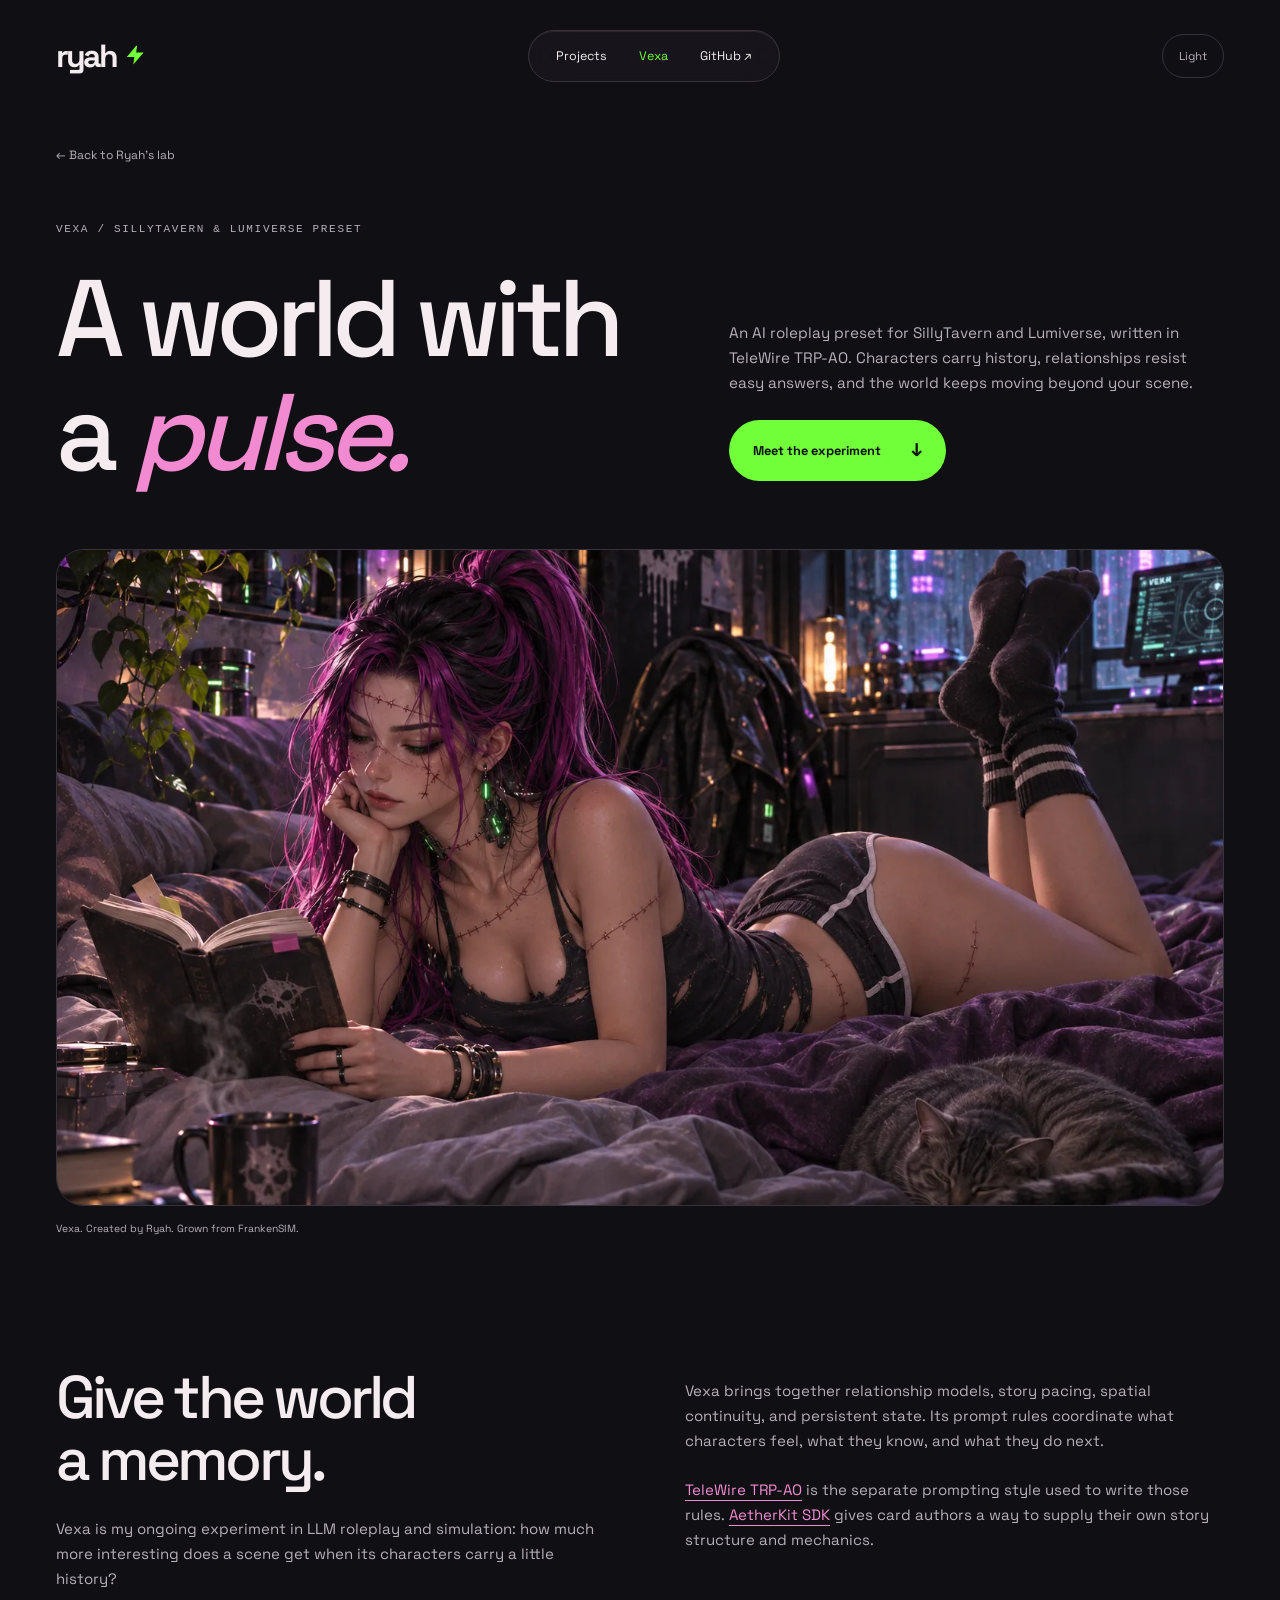
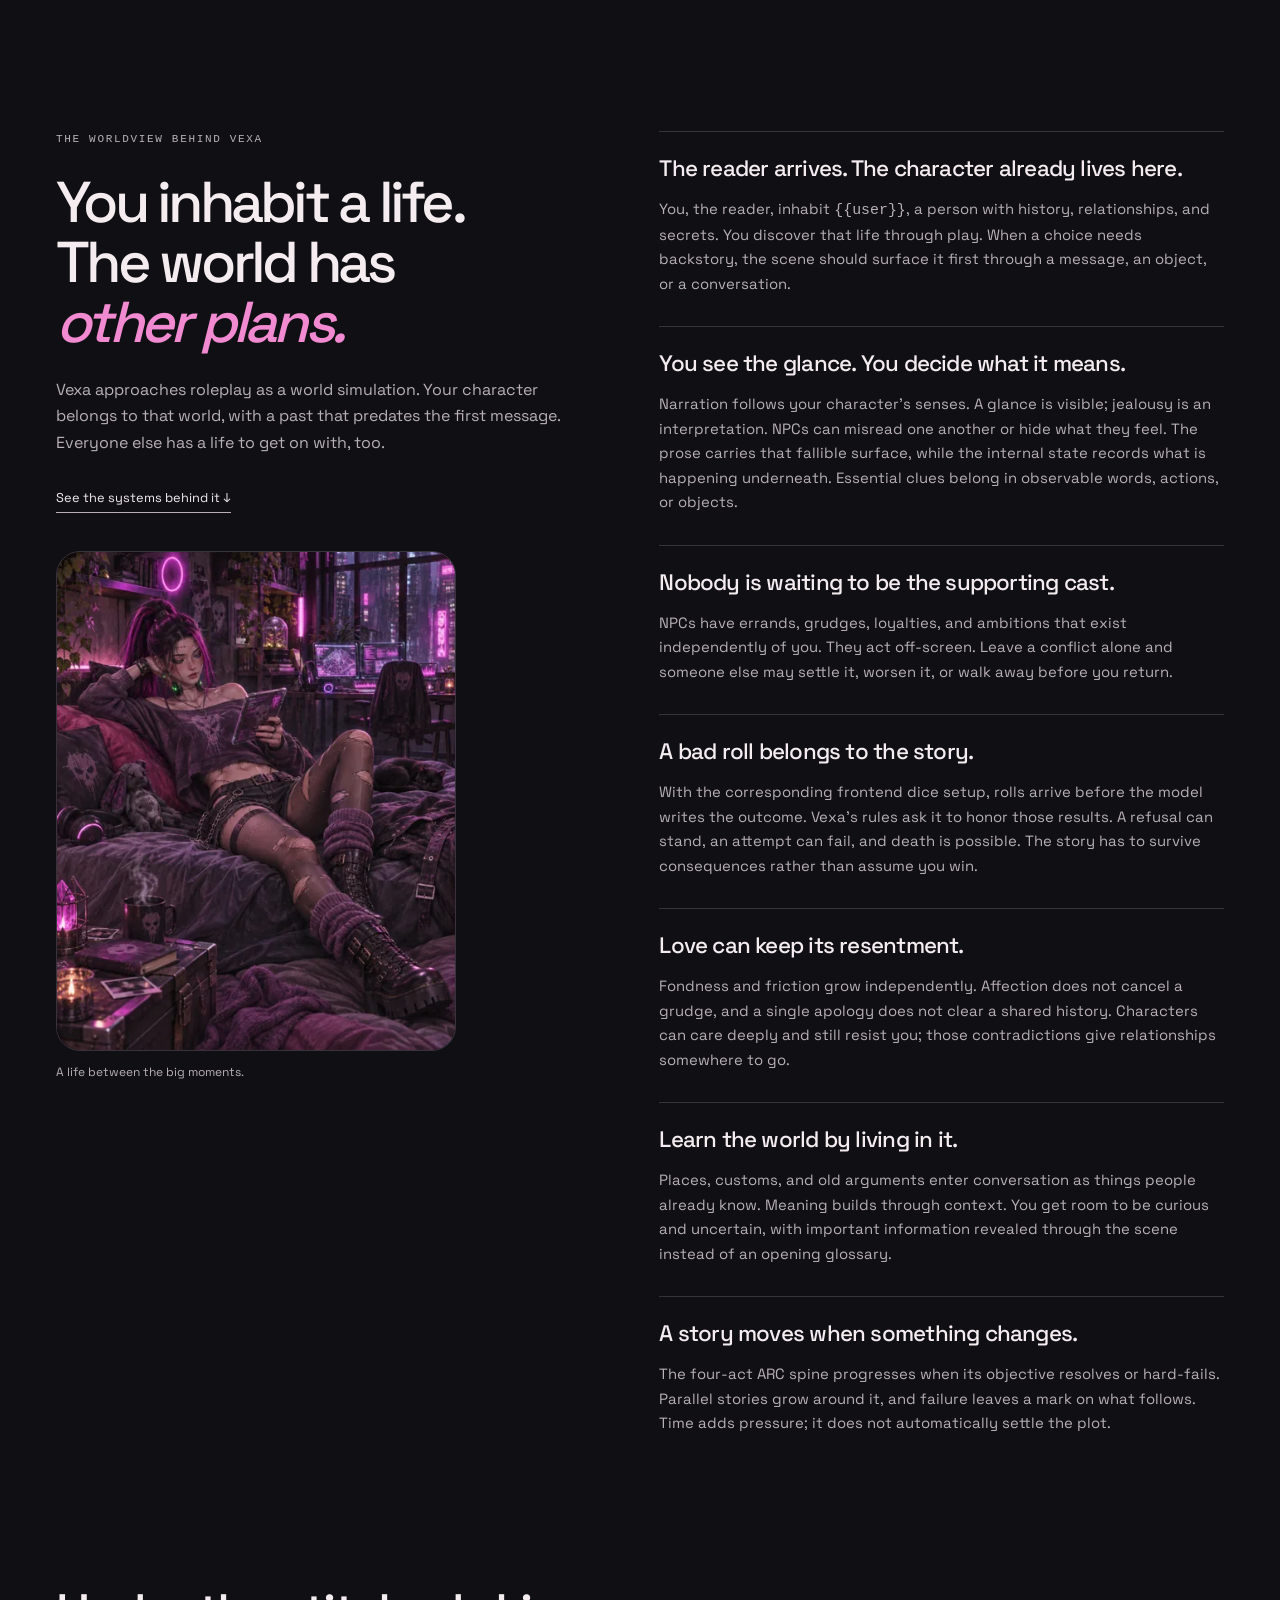
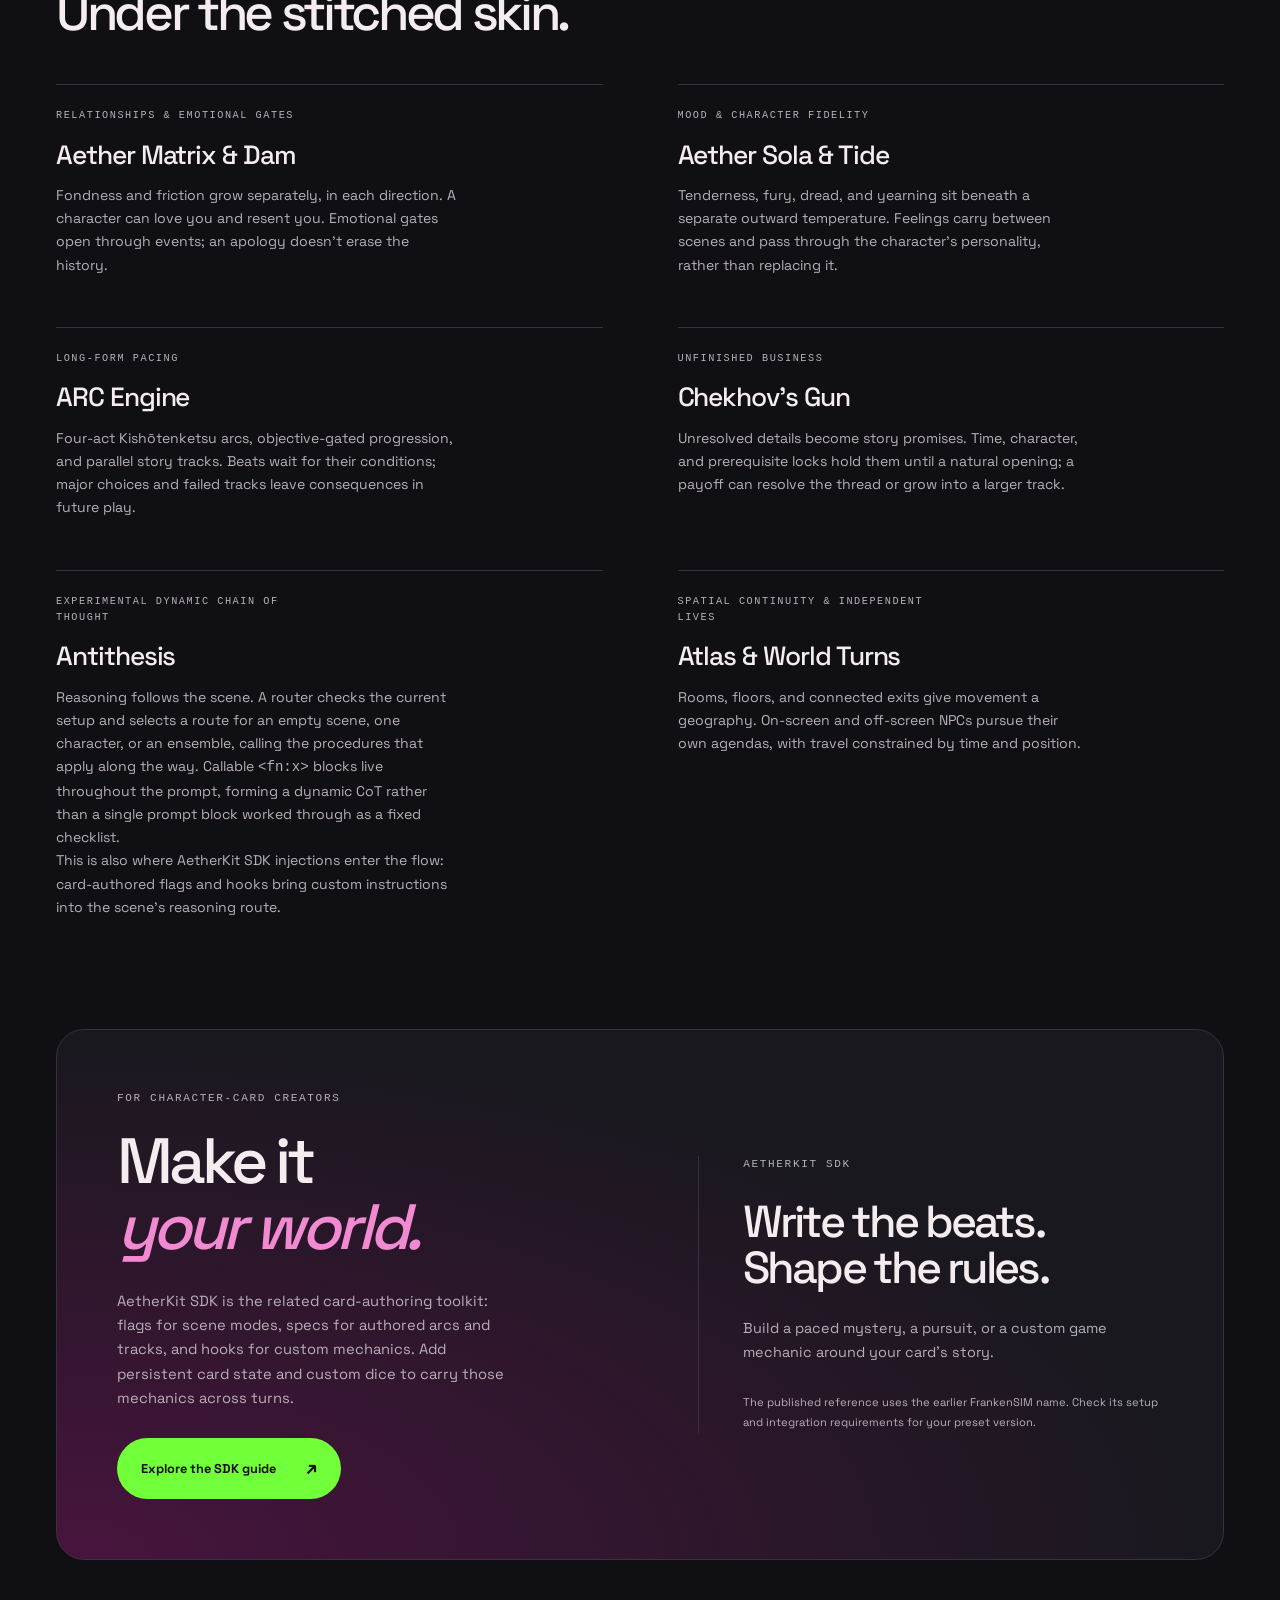
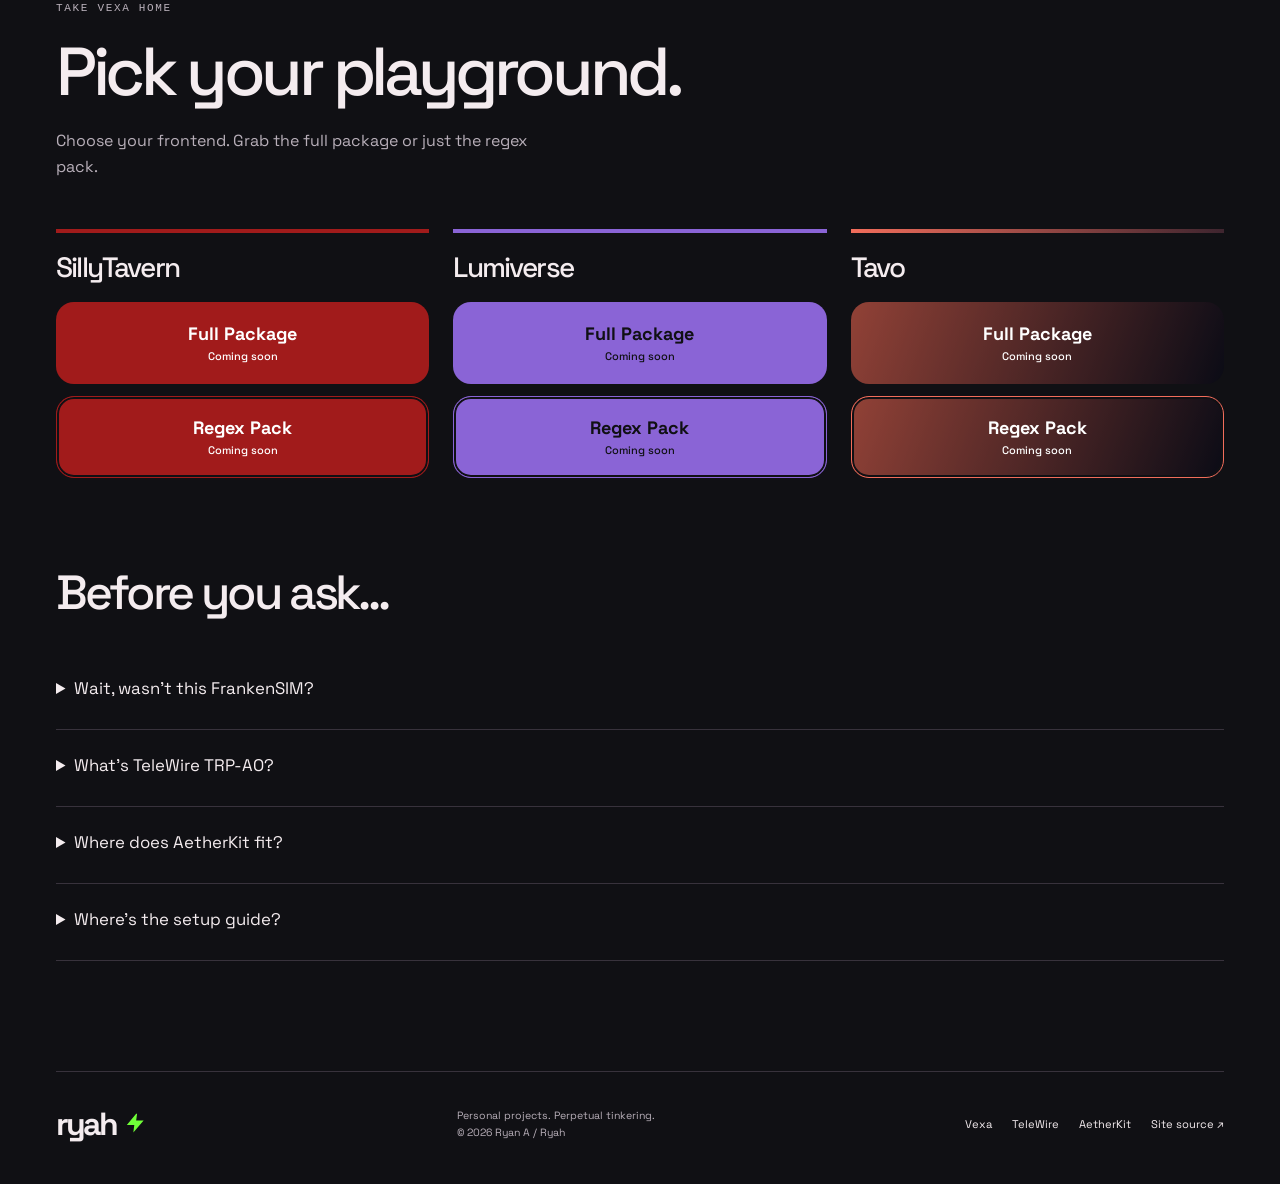
==== vexa/index.html @ 490bdb71 "Add frontend downloads to Vexa page in place of workbench notice Assisted-by: Cindy (https://cindy.a" ====
<!doctype html>
<html lang="en">
  <head>
    <meta charset="utf-8" />
    <meta name="viewport" content="width=device-width, initial-scale=1" />
    <title>Vexa | A Roleplay &amp; Simulation Preset by Ryah</title>
    <meta
      name="description"
      content="Vexa is a SillyTavern/Lumiverse AI roleplay preset written in TeleWire TRP-AO, featuring Aether relationships, ARC pacing, Antithesis, and Chekhov’s Gun."
    />
    <meta property="og:title" content="Vexa by Ryah" />
    <meta property="og:type" content="website" />
    <meta
      property="og:description"
      content="Characters with their own knowledge, relationships, and lives beyond the scene."
    />
    <meta
      property="og:image"
      content="https://ryah.github.io/assets/vexa-banner.webp"
    />
    <link rel="canonical" href="https://ryah.github.io/vexa/" />
    <link rel="icon" href="../assets/favicon.svg" type="image/svg+xml" />
    <link rel="stylesheet" href="../assets/site.css?v=downloads1" />
    <script src="../assets/theme.js?v=reanimated2"></script>
    <link
      rel="preload"
      href="../assets/fonts/space-grotesk.ttf"
      as="font"
      type="font/ttf"
      crossorigin
    />
  </head>
  <body class="vexa-page">
    <a class="skip" href="#main">Skip to content</a>
    <header class="site-header wrap">
      <a class="brand" href="../" aria-label="Ryah home"
        >ryah<span aria-hidden="true"
          ><svg
            class="icon-bolt"
            viewBox="0 0 24 24"
            aria-hidden="true"
            focusable="false"
          >
            <path d="M13 2 3 14h8l-1 8 11-13h-8l1-7Z" /></svg></span
      ></a>
      <nav class="nav" aria-label="Main navigation">
        <a href="../#work">Projects</a
        ><a href="../vexa/" aria-current="page">Vexa</a
        ><a href="https://github.com/Ryah"
          >GitHub <span aria-hidden="true">&#8599;</span></a
        >
      </nav>
      <button class="theme-toggle" data-theme-toggle type="button" hidden>
        Light
      </button>
    </header>
    <main id="main">
      <section class="vexa-hero wrap" aria-labelledby="vexa-title">
        <a class="back" href="../">← Back to Ryah’s lab</a>
        <p class="eyebrow">Vexa / SillyTavern &amp; Lumiverse preset</p>
        <div class="vexa-heading">
          <h1 id="vexa-title">A world with<br />a <em>pulse.</em></h1>
          <div class="vexa-hero-copy">
            <p>
              An AI roleplay preset for SillyTavern and Lumiverse, written in
              TeleWire TRP-AO. Characters carry history, relationships resist
              easy answers, and the world keeps moving beyond your scene.
            </p>
            <a class="button" href="#overview"
              >Meet the experiment <span aria-hidden="true">↓</span></a
            >
          </div>
        </div>
        <figure class="vexa-cover">
          <img
            src="../assets/vexa-reading.webp"
            srcset="
              ../assets/vexa-reading-480.webp  480w,
              ../assets/vexa-reading.webp     1536w
            "
            sizes="(max-width: 1200px) 90vw, 1200px"
            width="1536"
            height="1024"
            alt="Vexa reading a book beside a sleeping cat, surrounded by plants and neon-lit windows"
            fetchpriority="high"
          />
          <figcaption>Vexa. Created by Ryah. Grown from FrankenSIM.</figcaption>
        </figure>
      </section>
      <section
        class="vexa-overview wrap"
        id="overview"
        aria-labelledby="overview-heading"
      >
        <div>
          <h2 id="overview-heading">Give the world<br />a memory.</h2>
          <p class="overview-lede">
            Vexa is my ongoing experiment in LLM roleplay and simulation: how
            much more interesting does a scene get when its characters carry a
            little history?
          </p>
        </div>
        <div class="overview-copy">
          <p>
            Vexa brings together relationship models, story pacing, spatial
            continuity, and persistent state. Its prompt rules coordinate what
            characters feel, what they know, and what they do next.
          </p>
          <p>
            <a href="../#telewire">TeleWire TRP-AO</a> is the separate prompting
            style used to write those rules.
            <a href="../aetherkit/">AetherKit SDK</a>
            gives card authors a way to supply their own story structure and
            mechanics.
          </p>
        </div>
      </section>
      <section
        class="philosophy-section wrap"
        id="philosophy"
        aria-labelledby="philosophy-heading"
      >
        <div class="philosophy-intro">
          <p class="eyebrow">The worldview behind Vexa</p>
          <h2 id="philosophy-heading">
            You inhabit a life.<br />The world has<br /><em>other plans.</em>
          </h2>
          <p>
            Vexa approaches roleplay as a world simulation. Your character
            belongs to that world, with a past that predates the first message.
            Everyone else has a life to get on with, too.
          </p>
          <a class="text-link" href="#systems-heading"
            >See the systems behind it ↓</a
          >
          <figure class="vexa-life">
            <img
              src="../assets/vexa-off-duty.webp"
              srcset="
                ../assets/vexa-off-duty-480.webp 480w,
                ../assets/vexa-off-duty.webp     800w
              "
              sizes="(max-width: 760px) 90vw, 400px"
              width="800"
              height="1000"
              alt="Vexa unwinding with a tablet in her room, with a cat asleep beside her"
              loading="lazy"
              decoding="async"
            />
            <figcaption>A life between the big moments.</figcaption>
          </figure>
        </div>
        <div class="philosophy-principles">
          <article>
            <h3>The reader arrives. The character already lives here.</h3>
            <p>
              You, the reader, inhabit <code>{{user}}</code>, a person with
              history, relationships, and secrets. You discover that life
              through play. When a choice needs backstory, the scene should
              surface it first through a message, an object, or a conversation.
            </p>
          </article>
          <article>
            <h3>You see the glance. You decide what it means.</h3>
            <p>
              Narration follows your character’s senses. A glance is visible;
              jealousy is an interpretation. NPCs can misread one another or
              hide what they feel. The prose carries that fallible surface,
              while the internal state records what is happening underneath.
              Essential clues belong in observable words, actions, or objects.
            </p>
          </article>
          <article>
            <h3>Nobody is waiting to be the supporting cast.</h3>
            <p>
              NPCs have errands, grudges, loyalties, and ambitions that exist
              independently of you. They act off-screen. Leave a conflict alone
              and someone else may settle it, worsen it, or walk away before you
              return.
            </p>
          </article>
          <article>
            <h3>A bad roll belongs to the story.</h3>
            <p>
              With the corresponding frontend dice setup, rolls arrive before
              the model writes the outcome. Vexa’s rules ask it to honor those
              results. A refusal can stand, an attempt can fail, and death is
              possible. The story has to survive consequences rather than assume
              you win.
            </p>
          </article>
          <article>
            <h3>Love can keep its resentment.</h3>
            <p>
              Fondness and friction grow independently. Affection does not
              cancel a grudge, and a single apology does not clear a shared
              history. Characters can care deeply and still resist you; those
              contradictions give relationships somewhere to go.
            </p>
          </article>
          <article>
            <h3>Learn the world by living in it.</h3>
            <p>
              Places, customs, and old arguments enter conversation as things
              people already know. Meaning builds through context. You get room
              to be curious and uncertain, with important information revealed
              through the scene instead of an opening glossary.
            </p>
          </article>
          <article>
            <h3>A story moves when something changes.</h3>
            <p>
              The four-act ARC spine progresses when its objective resolves or
              hard-fails. Parallel stories grow around it, and failure leaves a
              mark on what follows. Time adds pressure; it does not
              automatically settle the plot.
            </p>
          </article>
        </div>
      </section>
      <section
        data-reveal
        class="systems-section wrap"
        aria-labelledby="systems-heading"
      >
        <h2 class="section-title" id="systems-heading">
          Under the stitched skin.
        </h2>
        <div class="systems-grid">
          <article class="system-card">
            <p class="eyebrow">Relationships &amp; emotional gates</p>
            <h3>Aether Matrix &amp; Dam</h3>
            <p>
              Fondness and friction grow separately, in each direction. A
              character can love you and resent you. Emotional gates open
              through events; an apology doesn’t erase the history.
            </p>
          </article>
          <article class="system-card">
            <p class="eyebrow">Mood &amp; character fidelity</p>
            <h3>Aether Sola &amp; Tide</h3>
            <p>
              Tenderness, fury, dread, and yearning sit beneath a separate
              outward temperature. Feelings carry between scenes and pass
              through the character’s personality, rather than replacing it.
            </p>
          </article>
          <article class="system-card">
            <p class="eyebrow">Long-form pacing</p>
            <h3>ARC Engine</h3>
            <p>
              Four-act Kishōtenketsu arcs, objective-gated progression, and
              parallel story tracks. Beats wait for their conditions; major
              choices and failed tracks leave consequences in future play.
            </p>
          </article>
          <article class="system-card">
            <p class="eyebrow">Unfinished business</p>
            <h3>Chekhov’s Gun</h3>
            <p>
              Unresolved details become story promises. Time, character, and
              prerequisite locks hold them until a natural opening; a payoff can
              resolve the thread or grow into a larger track.
            </p>
          </article>
          <article class="system-card">
            <p class="eyebrow">Experimental dynamic chain of thought</p>
            <h3>Antithesis</h3>
            <p>
              Reasoning follows the scene. A router checks the current setup and
              selects a route for an empty scene, one character, or an ensemble,
              calling the procedures that apply along the way. Callable
              <code>&lt;fn:x&gt;</code> blocks live throughout the prompt,
              forming a dynamic CoT rather than a single prompt block worked
              through as a fixed checklist.
            </p>
            <p>
              This is also where <a href="../aetherkit/">AetherKit SDK</a>
              injections enter the flow: card-authored flags and hooks bring
              custom instructions into the scene’s reasoning route.
            </p>
          </article>
          <article class="system-card">
            <p class="eyebrow">Spatial continuity &amp; independent lives</p>
            <h3>Atlas &amp; World Turns</h3>
            <p>
              Rooms, floors, and connected exits give movement a geography.
              On-screen and off-screen NPCs pursue their own agendas, with
              travel constrained by time and position.
            </p>
          </article>
        </div>
      </section>
      <section
        class="sdk-section sdk-on-vexa wrap"
        id="aetherkit"
        aria-labelledby="aetherkit-heading"
        data-reveal
      >
        <div class="sdk-panel">
          <div class="sdk-copy">
            <p class="eyebrow">For character-card creators</p>
            <h2 id="aetherkit-heading">Make it<br /><em>your world.</em></h2>
            <p>
              AetherKit SDK is the related card-authoring toolkit: flags for
              scene modes, specs for authored arcs and tracks, and hooks for
              custom mechanics. Add persistent card state and custom dice to
              carry those mechanics across turns.
            </p>
            <a class="button" href="../aetherkit/"
              >Explore the SDK guide <span aria-hidden="true">&#8599;</span></a
            >
          </div>
          <div class="sdk-tiers">
            <p class="eyebrow">AetherKit SDK</p>
            <h3>Write the beats.<br />Shape the rules.</h3>
            <p class="sdk-description">
              Build a paced mystery, a pursuit, or a custom game mechanic around
              your card’s story.
            </p>
            <p class="sdk-doc-note">
              The published reference uses the earlier FrankenSIM name. Check
              its setup and integration requirements for your preset version.
            </p>
          </div>
        </div>
      </section>
      <!-- VEXA DOWNLOAD LINKS: edit the six href="" values below.
           Paste a direct file URL between the quotes. Leave empty for Coming soon.
           Example: href="https://example.com/Vexa-Full-Package.zip"
           No other edits or build step needed. -->
      <section class="downloads-section wrap" id="get-vexa" aria-labelledby="get-heading">
        <div class="section-heading">
          <p class="eyebrow">Take Vexa home</p>
          <h2 id="get-heading">Pick your playground.</h2>
          <p class="downloads-intro">Choose your frontend. Grab the full package or just the regex pack.</p>
        </div>
        <div class="download-grid">
          <article class="download-platform download-platform--st" aria-labelledby="download-st">
            <h3 id="download-st">SillyTavern</h3>
            <!-- SILLYTAVERN: Full Package, then Regex Pack -->
            <a class="download-button" data-download href="" aria-label="SillyTavern Full Package"><span>Full Package</span><small>Coming soon</small></a>
            <a class="download-button download-button--regex" data-download href="" aria-label="SillyTavern Regex Pack"><span>Regex Pack</span><small>Coming soon</small></a>
          </article>
          <article class="download-platform download-platform--lumi" aria-labelledby="download-lumi">
            <h3 id="download-lumi">Lumiverse</h3>
            <!-- LUMIVERSE: Full Package, then Regex Pack -->
            <a class="download-button" data-download href="" aria-label="Lumiverse Full Package"><span>Full Package</span><small>Coming soon</small></a>
            <a class="download-button download-button--regex" data-download href="" aria-label="Lumiverse Regex Pack"><span>Regex Pack</span><small>Coming soon</small></a>
          </article>
          <article class="download-platform download-platform--tavo" aria-labelledby="download-tavo">
            <h3 id="download-tavo">Tavo</h3>
            <!-- TAVO: Full Package, then Regex Pack -->
            <a class="download-button" data-download href="" aria-label="Tavo Full Package"><span>Full Package</span><small>Coming soon</small></a>
            <a class="download-button download-button--regex" data-download href="" aria-label="Tavo Regex Pack"><span>Regex Pack</span><small>Coming soon</small></a>
          </article>
        </div>
      </section>
      <script>
        // A filled href makes its button live; empty links never reload the page.
        document.querySelectorAll("[data-download]").forEach((link) => {
          const available = Boolean(link.getAttribute("href").trim());
          if (available) {
            link.querySelector("small").textContent = "Download ↓";
          } else {
            link.removeAttribute("href");
            link.setAttribute("role", "link");
            link.setAttribute("aria-disabled", "true");
          }
        });
      </script>
      <section
        data-reveal
        class="faq-section wrap"
        aria-labelledby="details-heading"
      >
        <h2 class="section-title" id="details-heading">Before you ask...</h2>
        <div class="faq">
          <details>
            <summary>Wait, wasn’t this FrankenSIM?</summary>
            <p>
              Yep. Vexa continues my work on FrankenSIM’s stateful roleplay and
              world simulation. You’ll still see earlier names and snapshots in
              the public repository and some of the documentation.
            </p>
          </details>
          <details>
            <summary>What’s TeleWire TRP-AO?</summary>
            <p>
              A separate prompting-style project: my attention-optimized
              adaptation of Tag Recall Prompting. Vexa is a
              SillyTavern/Lumiverse preset written in that style. TeleWire
              combines compact rule modules, symbolic cues, and a page/function
              workflow.
            </p>
            <p>
              <a href="../research/telewire/TeleWire-TRP-AO-Whitepaper.html"
                >Read the whitepaper</a
              >
              or
              <a href="../research/telewire/trp-base-comparison/report.html"
                >dig into the token comparison</a
              >.
            </p>
          </details>
          <details>
            <summary>Where does AetherKit fit?</summary>
            <p>
              AetherKit is the related SDK for character-card authors. It
              documents ways to supply arc and track specs, declare route flags,
              and add custom hooks, state, and dice. The
              <a href="../aetherkit/">SDK guide</a>
              introduces the authoring model and links to the full integration
              requirements.
            </p>
          </details>
          <details>
            <summary>Where’s the setup guide?</summary>
            <p>
              It’s coming to this page. Until a current release and its
              requirements are documented here, treat the public repository as
              historical project material.
            </p>
          </details>
        </div>
      </section>
    </main>
    <footer class="site-footer wrap">
      <a class="brand" href="../"
        >ryah<span aria-hidden="true"
          ><svg
            class="icon-bolt"
            viewBox="0 0 24 24"
            aria-hidden="true"
            focusable="false"
          >
            <path d="M13 2 3 14h8l-1 8 11-13h-8l1-7Z" /></svg></span
      ></a>
      <p>Personal projects. Perpetual tinkering.<br />© 2026 Ryan A / Ryah</p>
      <div>
        <a href="../vexa/">Vexa</a
        ><a href="../research/telewire/TeleWire-TRP-AO-Whitepaper.html"
          >TeleWire</a
        ><a href="../aetherkit/">AetherKit</a
        ><a href="https://github.com/Ryah/ryah.github.io">Site source ↗</a>
      </div>
    </footer>
  </body>
</html>
---- assets/site.css ----
/* Vexa: cyberpunk gothic with physical, Apple-inspired web surfaces.
   DESIGN_VARIANCE: 9 / MOTION_INTENSITY: 6 / VISUAL_DENSITY: 3.
   Shape system: 28px panels, arch-shaped specimen, pill controls.
   Frosted navigation is a web approximation, not Apple Liquid Glass. */
/* Homepage downloads: keep all three frontends on one line. */
.downloads-section { padding-block: 40px 90px; }
.downloads-intro { max-width: 48ch; margin-top: 20px; color: var(--muted); }
.download-grid { display: grid; grid-template-columns: repeat(3, minmax(0, 1fr)); gap: 24px; }
.download-platform { --platform: #a11b1b; min-width: 0; border-top: 4px solid var(--platform); padding-top: 20px; }
.download-platform--lumi { --platform: #8a64d6; }
.download-platform--tavo { --platform: #f26d5b; border-image: linear-gradient(110deg, #f26d5b, #121324) 1; }
.download-platform h3 { font-size: clamp(14px, 2.4vw, 28px); margin-bottom: 20px; }
.download-button { display: flex; flex-direction: column; justify-content: center; align-items: center; gap: 4px; min-height: 82px; margin-top: 12px; padding: 12px 8px; border-radius: 18px; background: var(--platform); color: #fff; text-align: center; font-size: clamp(12px, 1.8vw, 18px); font-weight: 700; line-height: 1.3; }
.download-platform--lumi .download-button { color: #101014; }
.download-platform--tavo .download-button { background: linear-gradient(#0006, #0006), linear-gradient(110deg, #f26d5b, #121324); }
.download-button--regex { border: 1px solid var(--platform); box-shadow: inset 0 0 0 2px var(--bg); }
.download-button small { font-size: 11px; font-weight: 500; }
.download-button[aria-disabled="true"] { cursor: default; }
.download-button[href]:hover { color: #fff; filter: brightness(1.1); }
.download-platform--lumi .download-button[href]:hover { color: #101014; }
@media (max-width: 600px) {
  .download-grid { gap: 8px; }
  .download-platform { padding-top: 12px; }
  .download-platform h3 { letter-spacing: -.5px; margin-bottom: 14px; }
  .download-button { border-radius: 12px; padding-inline: 3px; }
  .downloads-section { padding-block: 30px 55px; }
}
@font-face {
  font-family: Space Grotesk;
  src: url("fonts/space-grotesk.ttf") format("truetype");
  font-weight: 300 700;
  font-display: swap;
}
:root {
  color-scheme: dark;
  --obsidian: #101014;
  --magenta: #c0188a;
  --toxic: #70ff38;
  --plum: #48143e;
  --gunmetal: #41434a;
  --rose: #e4b4a9;
  --bg: #101014;
  --surface: #19181e;
  --ink: #f4ecef;
  --muted: #b8afb9;
  --line: #38323c;
  --accent: #70ff38;
  --link: #f18ad0;
  --wash: #48143e;
  --glass: rgba(24, 22, 29, 0.88);
  --paper: #252129;
  --shadow: rgba(0, 0, 0, 0.4);
}
:root[data-theme="light"] {
  color-scheme: light;
  --bg: #f3e7ed;
  --surface: #eadbe5;
  --ink: #201821;
  --muted: #655666;
  --line: #c8acbf;
  --accent: #316c1b;
  --link: #a51175;
  --wash: #e8bfd9;
  --glass: rgba(243, 231, 237, 0.92);
  --paper: #e5d0df;
  --shadow: rgba(72, 20, 62, 0.17);
}
* {
  box-sizing: border-box;
}
html {
  scroll-behavior: smooth;
  scroll-padding-top: 115px;
}
body {
  margin: 0;
  background: var(--bg);
  color: var(--ink);
  font-family:
    Space Grotesk,
    system-ui,
    sans-serif;
  line-height: 1.65;
  overflow-wrap: break-word;
}
button,
a {
  -webkit-tap-highlight-color: transparent;
}
button {
  font: inherit;
  cursor: pointer;
}
button[hidden] {
  display: none;
}
a {
  color: inherit;
  text-decoration: none;
  text-underline-offset: 5px;
}
a:hover {
  color: var(--link);
}
a:focus-visible,
button:focus-visible,
summary:focus-visible {
  outline: 3px solid var(--accent);
  outline-offset: 6px;
}
img {
  display: block;
  max-width: 100%;
  width: 100%;
  height: auto;
}
h1,
h2,
h3,
p,
figure {
  margin: 0;
}
h1,
h2,
h3 {
  line-height: 1.04;
  letter-spacing: -0.065em;
  font-weight: 500;
}
h2 {
  font-size: clamp(2.6rem, 5.3vw, 4.6rem);
}
em {
  font-style: italic;
  font-weight: 500;
  color: var(--link);
}
p {
  max-width: 62ch;
}
::selection {
  background: var(--toxic);
  color: var(--obsidian);
}
.wrap {
  width: min(1280px, calc(100% - 112px));
  margin-inline: auto;
}
.skip {
  position: fixed;
  top: -100px;
  left: 20px;
  z-index: 100;
  background: var(--toxic);
  color: var(--obsidian);
  padding: 12px;
}
.skip:focus {
  top: 12px;
}
.eyebrow {
  font-family: ui-monospace, Consolas, monospace;
  font-size: 0.69rem;
  letter-spacing: 0.15em;
  text-transform: uppercase;
  line-height: 1.6;
  color: var(--muted);
}
.site-header {
  height: 80px;
  display: flex;
  align-items: center;
  justify-content: space-between;
  position: relative;
  z-index: 20;
  margin-top: 16px;
}
.brand {
  font-size: 2rem;
  font-weight: 700;
  letter-spacing: -0.09em;
  display: inline-flex;
  align-items: center;
  gap: 8px;
  line-height: 1;
}
.icon-bolt {
  display: inline-block;
  width: 0.85em;
  height: 1em;
  fill: currentColor;
  vertical-align: -0.1em;
}
.brand span {
  color: var(--accent);
  font-size: 1.65rem;
  display: inline-block;
}
.nav {
  display: flex;
  gap: 32px;
  align-items: center;
  padding: 12px 27px;
  background: var(--glass);
  border: 1px solid var(--line);
  border-radius: 100px;
  backdrop-filter: blur(20px);
  box-shadow: inset 0 1px 0 rgba(228, 180, 169, 0.1);
  font-size: 0.78rem;
}
.nav a {
  padding-block: 4px;
}
.nav a[aria-current] {
  color: var(--accent);
}
.theme-toggle {
  border: 1px solid var(--line);
  background: transparent;
  color: var(--muted);
  border-radius: 100px;
  padding: 10px 16px;
  font-size: 0.72rem;
  min-height: 44px;
}
.theme-toggle:hover {
  color: var(--ink);
  border-color: var(--muted);
}
.hero {
  display: grid;
  grid-template-columns: 1.08fr 1fr;
  align-items: center;
  min-height: 740px;
  padding-block: 55px 85px;
  position: relative;
  isolation: isolate;
}
.hero:before {
  content: "";
  position: absolute;
  inset: -100px -50px -60px 24%;
  background: radial-gradient(ellipse at 70% 45%, var(--wash), transparent 67%);
  opacity: 0.64;
  z-index: -2;
  pointer-events: none;
}
.hero-copy {
  z-index: 3;
}
.hero h1 {
  font-size: clamp(5rem, 8.9vw, 8.2rem);
  line-height: 0.98;
  margin: 25px 0 30px;
  letter-spacing: -0.075em;
}
.hero h1 em {
  display: inline-block;
  padding-right: 14px;
  padding-bottom: 7px;
  color: var(--ink);
  text-shadow: 3px 2px 0 var(--magenta);
}
.period {
  color: var(--accent);
}
.intro {
  color: var(--muted);
  font-size: 0.96rem;
  line-height: 1.8;
  max-width: 365px;
}
.actions {
  display: flex;
  align-items: center;
  gap: 26px;
  flex-wrap: wrap;
  margin-top: 30px;
}
.button {
  display: inline-flex;
  align-items: center;
  justify-content: space-between;
  gap: 30px;
  min-height: 52px;
  padding: 14px 23px;
  background: var(--toxic);
  color: var(--obsidian);
  font-size: 0.8rem;
  font-weight: 700;
  border: 1px solid transparent;
  border-radius: 100px;
  transition:
    transform 0.3s cubic-bezier(0.16, 1, 0.3, 1),
    box-shadow 0.3s;
}
.button:hover {
  color: var(--obsidian);
  transform: translateY(-3px);
  box-shadow: 0 8px 32px rgba(112, 255, 56, 0.16);
}
.button:active,
.circle-link:active {
  transform: scale(0.97);
}
.button span {
  font-size: 1.15rem;
}
.text-link {
  font-size: 0.8rem;
  display: inline-block;
  border-bottom: 1px solid var(--muted);
  padding-bottom: 4px;
}
.text-link span {
  margin-left: 12px;
}
.hero-stage {
  position: relative;
  min-width: 0;
  height: 570px;
  perspective: 1100px;
}
.specimen {
  position: absolute;
  inset: 15px 8% 30px 5%;
  border-radius: 240px 240px 95px 95px;
  overflow: hidden;
  transform: rotate(7deg);
  border: 1px solid rgba(228, 180, 169, 0.38);
  background: var(--plum);
  box-shadow:
    14px 18px 0 rgba(192, 24, 138, 0.11),
    0 30px 80px var(--shadow);
  transition:
    transform 0.7s cubic-bezier(0.16, 1, 0.3, 1),
    box-shadow 0.7s;
}
.specimen img {
  height: 100%;
  object-fit: cover;
  object-position: 50% 22%;
  transform: scale(1.05) rotate(-7deg);
  filter: saturate(0.82);
  transition:
    filter 0.7s,
    transform 0.7s;
}
.hero-stage:hover .specimen {
  transform: rotate(3deg) translateY(-5px);
}
.hero-stage:hover .specimen img {
  transform: scale(1.08) rotate(-3deg);
  filter: saturate(1.1);
}
.orbit {
  position: absolute;
  border: 1px solid var(--magenta);
  border-radius: 50%;
  pointer-events: none;
}
.orbit-one {
  inset: 50px -2% 55px -3%;
  transform: rotate(-28deg) rotateY(42deg);
  opacity: 0.65;
}
.orbit-two {
  inset: 0 10% 5px -3%;
  transform: rotate(43deg) rotateY(54deg);
  border-color: var(--accent);
  opacity: 0.32;
}
.specimen-base {
  position: absolute;
  bottom: 0;
  left: 8%;
  right: 6%;
  height: 30px;
  border-radius: 50%;
  background: var(--magenta);
  filter: blur(35px);
  opacity: 0.45;
  z-index: -1;
}
.specimen-caption {
  position: absolute;
  bottom: 0;
  left: 0;
  font-size: 0.73rem;
  color: var(--muted);
  line-height: 1.6;
  z-index: 3;
}
.specimen-caption a {
  color: var(--ink);
}
.power-control {
  position: absolute;
  bottom: 9px;
  right: 0;
  display: flex;
  align-items: center;
  gap: 10px;
  border: 1px solid var(--line);
  border-radius: 100px;
  background: var(--glass);
  color: var(--ink);
  padding: 10px 17px 10px 9px;
  backdrop-filter: blur(16px);
  font-size: 0.72rem;
  z-index: 3;
  transition: transform 0.3s;
}
.power-symbol {
  display: grid;
  place-items: center;
  width: 34px;
  height: 34px;
  border: 1px solid var(--line);
  border-radius: 50%;
  color: var(--accent);
  font-size: 1.3rem;
}
.power-control:active {
  transform: scale(0.96);
}
body.is-powered .specimen {
  box-shadow:
    12px 18px 0 rgba(192, 24, 138, 0.25),
    0 0 100px rgba(192, 24, 138, 0.3);
  transform: rotate(0);
}
body.is-powered .specimen img {
  filter: saturate(1.3);
  transform: scale(1.08);
}
body.is-powered .orbit {
  border-width: 2px;
  opacity: 0.8;
}
.power-control[aria-pressed="true"] .power-symbol {
  background: var(--toxic);
  color: var(--obsidian);
}
.work-section {
  padding-top: 90px;
}
.section-heading {
  margin-bottom: 48px;
}
.section-heading .eyebrow {
  margin-bottom: 20px;
}
.project {
  border: 1px solid var(--line);
  border-radius: 28px;
  overflow: hidden;
  background: var(--surface);
}
.project-image {
  display: block;
  overflow: hidden;
}
.project-image img {
  transition: transform 0.9s cubic-bezier(0.16, 1, 0.3, 1);
  aspect-ratio: 16/7;
  object-fit: cover;
}
.project-image:hover img {
  transform: scale(1.035);
}
.project-copy {
  padding: 38px 46px 34px;
}
.project-heading {
  display: flex;
  justify-content: space-between;
  align-items: center;
  margin-bottom: 15px;
}
.project h3 {
  font-size: 4.2rem;
  margin-top: 5px;
}
.circle-link {
  display: grid;
  place-items: center;
  width: 58px;
  height: 58px;
  border: 1px solid var(--line);
  border-radius: 50%;
  font-size: 1.8rem;
  transition:
    background 0.3s,
    transform 0.3s;
}
.circle-link:hover {
  background: var(--toxic);
  color: var(--obsidian);
  transform: rotate(10deg);
}
.project-copy > p {
  color: var(--muted);
  font-size: 1rem;
  max-width: 530px;
}
.project-bottom {
  display: flex;
  justify-content: space-between;
  align-items: flex-end;
  margin-top: 30px;
  gap: 25px;
}
.project-bottom p {
  font-size: 0.72rem;
  color: var(--muted);
}
.research-section {
  display: grid;
  grid-template-columns: 0.85fr 1.15fr;
  align-items: center;
  gap: 100px;
  padding-block: 160px;
}
.paper-art {
  position: relative;
  padding: 28px 15px 22px;
  perspective: 900px;
}
.paper-art:before {
  content: "";
  position: absolute;
  inset: 5% 0 0;
  background: radial-gradient(ellipse, var(--wash), transparent 65%);
  z-index: -1;
}
.paper-sheet {
  aspect-ratio: 4/5;
  background: linear-gradient(135deg, var(--paper), var(--surface));
  border: 1px solid var(--line);
  border-radius: 8px;
  padding: 34px;
  box-shadow:
    12px 12px 0 var(--bg),
    13px 13px 0 var(--line),
    22px 28px 65px var(--shadow);
  transform: rotate(-7deg);
  transition: transform 0.6s cubic-bezier(0.16, 1, 0.3, 1);
  display: flex;
  flex-direction: column;
  justify-content: space-between;
}
.paper-art:hover .paper-sheet {
  transform: rotate(-2deg) translateY(-6px);
}
.paper-kicker {
  font-size: 0.55rem;
  text-transform: uppercase;
  letter-spacing: 0.12em;
  color: var(--muted);
}
.paper-sheet strong {
  font-size: clamp(2.2rem, 4.2vw, 3.8rem);
  letter-spacing: -0.06em;
  line-height: 1.05;
  font-weight: 500;
}
.paper-sheet strong span {
  display: block;
  color: var(--accent);
  margin-top: 10px;
}
.paper-lines {
  height: 54px;
  background: repeating-linear-gradient(
    0deg,
    transparent 0 8px,
    var(--line) 8px 9px
  );
  width: 75%;
  transform: skewY(-8deg);
}
.paper-foot {
  font-size: 0.64rem;
  color: var(--muted);
}
.research-copy h2 {
  margin: 20px 0 28px;
  font-size: clamp(2.5rem, 4.5vw, 4rem);
}
.research-copy > p:not(.eyebrow) {
  color: var(--muted);
  font-size: 0.94rem;
  margin-bottom: 20px;
}
.small-copy {
  font-size: 0.8rem !important;
}
.prominent {
  margin-top: 5px;
  font-size: 0.92rem;
}
.research-links {
  display: flex;
  gap: 24px;
  flex-wrap: wrap;
  margin-top: 24px;
  font-size: 0.7rem;
  color: var(--muted);
}
/* AetherKit is a distinct related project, with its three documented tiers. */
.sdk-section {
  padding-bottom: 120px;
}
.sdk-panel {
  display: grid;
  grid-template-columns: 1.1fr 1fr;
  gap: 70px;
  padding: 60px;
  border: 1px solid var(--line);
  border-radius: 28px;
  background:
    radial-gradient(ellipse at 0 100%, var(--wash), transparent 70%),
    var(--surface);
}
.sdk-copy h2 {
  margin: 20px 0 28px;
  font-size: clamp(2.8rem, 5vw, 4.5rem);
}
.sdk-copy > p:not(.eyebrow) {
  color: var(--muted);
  font-size: 0.92rem;
  max-width: 44ch;
}
.sdk-copy .button {
  margin-top: 28px;
}
.sdk-related {
  display: table;
  margin-top: 22px;
}
.sdk-tiers {
  align-self: center;
  border-left: 1px solid var(--line);
  padding-left: 44px;
}
.sdk-tiers dl {
  margin: 28px 0 24px;
}
.sdk-tiers dl > div {
  display: grid;
  grid-template-columns: 92px 1fr;
  gap: 20px;
  align-items: center;
  margin-top: 28px;
}
.sdk-tiers dt {
  font-size: 1.8rem;
  letter-spacing: -0.05em;
  color: var(--link);
}
.sdk-tiers dd {
  margin: 0;
  font-size: 0.82rem;
  color: var(--muted);
}
.sdk-doc-note {
  color: var(--muted);
  font-size: 0.7rem;
  line-height: 1.8;
}
.sdk-on-vexa {
  padding-top: 110px;
  padding-bottom: 0;
}
.sdk-tiers h3 {
  margin: 25px 0;
  font-size: clamp(2.1rem, 3.5vw, 3rem);
}
.sdk-description {
  color: var(--muted);
  font-size: 0.9rem;
  margin-bottom: 28px;
}
.overview-copy a {
  color: var(--link);
  text-decoration: underline;
}
.system-card .eyebrow {
  font-size: 0.64rem;
}
.site-footer > div {
  flex-wrap: wrap;
}
@media (max-width: 1023px) {
  .sdk-panel {
    padding: 40px;
    gap: 35px;
  }
  .sdk-tiers {
    padding-left: 30px;
  }
  .sdk-tiers dl > div {
    grid-template-columns: 1fr;
    gap: 4px;
    margin-top: 22px;
  }
}
@media (max-width: 767px) {
  .sdk-section {
    padding-bottom: 75px;
  }
  .sdk-panel {
    grid-template-columns: 1fr;
    padding: 32px 25px;
    gap: 40px;
  }
  .sdk-tiers {
    border-left: 0;
    border-top: 1px solid var(--line);
    padding: 30px 0 0;
  }
  .sdk-tiers dl > div {
    grid-template-columns: 80px 1fr;
    gap: 18px;
  }
  .sdk-tiers dt {
    font-size: 1.65rem;
  }
  .sdk-on-vexa {
    padding-top: 75px;
    padding-bottom: 0;
  }
}
.about-section {
  display: grid;
  grid-template-columns: 1.15fr 0.85fr;
  gap: 100px;
  align-items: center;
  padding-block: 75px 130px;
  border-top: 1px solid var(--line);
}
.about-copy h2 {
  margin: 22px 0 30px;
  font-size: clamp(2.5rem, 4.5vw, 4rem);
}
.about-copy > p:not(.eyebrow) {
  font-size: 0.92rem;
  color: var(--muted);
  margin-bottom: 20px;
  max-width: 460px;
}
.dice-toy {
  text-align: center;
  padding: 45px 25px;
  border: 1px solid var(--line);
  border-radius: 28px;
  background:
    radial-gradient(ellipse at 50% 65%, var(--wash), transparent 75%),
    var(--surface);
  min-height: 430px;
}
.dice-toy .eyebrow {
  margin-inline: auto;
}
.dice-toy h3 {
  font-size: 1.8rem;
  letter-spacing: -0.04em;
  margin-top: 17px;
}
.dice-button {
  display: block;
  margin: 32px auto 25px;
  width: 112px;
  height: 124px;
  background: var(--plum);
  color: var(--toxic);
  border: 0;
  clip-path: polygon(50% 0, 95% 25%, 95% 75%, 50% 100%, 5% 75%, 5% 25%);
  position: relative;
  transition: transform 0.4s cubic-bezier(0.16, 1, 0.3, 1);
}
.dice-button:before {
  content: "";
  position: absolute;
  inset: 4px;
  background: linear-gradient(135deg, #c0188a, #48143e 50%, #101014);
  clip-path: inherit;
  z-index: -1;
}
.dice-button:focus-visible {
  clip-path: none;
  border-radius: 20px;
}
.dice-button:hover {
  transform: rotate(9deg) scale(1.08);
}
.die-number {
  font-size: 2.9rem;
  font-weight: 500;
}
.dice-result {
  font-size: 0.75rem;
  line-height: 1.7;
  color: var(--muted);
  max-width: 30ch;
  margin-inline: auto;
  min-height: 3.4em;
}
.is-rolling {
  animation: roll 0.55s ease;
}
.is-critical .dice-result {
  color: var(--accent);
}
.closing {
  font-size: clamp(3.2rem, 13vw, 12rem);
  font-weight: 700;
  line-height: 1.1;
  letter-spacing: -0.075em;
  white-space: nowrap;
  color: transparent;
  -webkit-text-stroke: 1px var(--line);
  padding-bottom: 65px;
  display: flex;
  justify-content: space-between;
  align-items: center;
}
.closing span {
  color: var(--magenta);
  -webkit-text-stroke: 0;
  font-size: 0.72em;
}
.site-footer {
  border-top: 1px solid var(--line);
  padding-block: 35px 45px;
  display: flex;
  justify-content: space-between;
  gap: 30px;
  align-items: center;
}
.site-footer p {
  font-size: 0.66rem;
  color: var(--muted);
}
.site-footer > div {
  display: flex;
  gap: 20px;
  font-size: 0.7rem;
}
/* Vexa keeps its route, anchors and factual release status. */
.vexa-hero {
  padding-top: 45px;
}
.back {
  font-size: 0.75rem;
  color: var(--muted);
  display: inline-block;
  margin-bottom: 55px;
}
.vexa-heading {
  display: grid;
  grid-template-columns: 1.2fr 1fr;
  gap: 80px;
  align-items: end;
  margin: 24px 0 60px;
}
.vexa-heading h1 {
  font-size: clamp(4rem, 8.5vw, 7.5rem);
}
.vexa-hero-copy {
  padding-bottom: 8px;
  color: var(--muted);
  font-size: 0.95rem;
}
.vexa-hero-copy .button {
  margin-top: 25px;
}
.vexa-cover img {
  border-radius: 28px;
  aspect-ratio: 8/3;
  object-fit: cover;
  border: 1px solid var(--line);
}
.vexa-cover figcaption {
  font-size: 0.65rem;
  color: var(--muted);
  margin-top: 14px;
}
.vexa-overview {
  display: grid;
  grid-template-columns: 1fr 1fr;
  gap: 90px;
  padding-block: 130px 110px;
}
.vexa-overview h2 {
  font-size: clamp(2.8rem, 4.7vw, 4.5rem);
  margin-bottom: 25px;
}
.overview-lede,
.overview-copy {
  font-size: 0.94rem;
  color: var(--muted);
}
.overview-copy {
  padding-top: 12px;
}
.overview-copy p + p {
  margin-top: 25px;
}
.systems-section .section-title {
  font-size: clamp(2.4rem, 4vw, 3.5rem);
  margin-bottom: 45px;
}
.systems-grid {
  display: grid;
  grid-template-columns: 1fr 1fr;
  column-gap: 75px;
  row-gap: 50px;
}
.system-card {
  padding-top: 22px;
  border-top: 1px solid var(--line);
}
.system-mark {
  color: var(--accent);
  font-size: 2rem;
}
.system-card h3 {
  font-size: 1.65rem;
  letter-spacing: -0.04em;
  margin: 18px 0 15px;
}
.system-card p {
  color: var(--muted);
  font-size: 0.88rem;
  max-width: 45ch;
}
.release-section {
  padding-block: 120px;
}
.release-note {
  position: relative;
  border: 1px solid var(--line);
  background:
    radial-gradient(ellipse at 100% 100%, var(--wash), transparent 65%),
    var(--surface);
  border-radius: 28px;
  padding: 60px;
}
.release-note h2 {
  font-size: clamp(2.5rem, 4.5vw, 4rem);
  margin: 15px 0 25px;
}
.release-note > p {
  color: var(--muted);
  font-size: 0.9rem;
  margin-top: 15px;
  max-width: 67ch;
}
.note-pin {
  font-size: 2rem;
  color: var(--accent);
}
.button-magenta {
  background: var(--magenta);
  color: #f4ecef;
}
.button-magenta:hover {
  color: #f4ecef;
}
.faq-section {
  padding-bottom: 110px;
}
.faq-section .section-title {
  font-size: 3rem;
  margin-bottom: 35px;
}
.faq details {
  border-bottom: 1px solid var(--line);
  padding: 22px 0;
}
.faq summary {
  cursor: pointer;
  font-size: 1.05rem;
  min-height: 32px;
}
.faq details p {
  font-size: 0.9rem;
  color: var(--muted);
  margin: 20px 0;
  max-width: 80ch;
}
.faq details a {
  text-decoration: underline;
  color: var(--link);
}
.brand-spark {
  color: var(--accent);
}
/* Entry establishes hierarchy; reveals introduce each separate project. */
@keyframes enter {
  from {
    opacity: 0;
    transform: translateY(22px);
  }
  to {
    opacity: 1;
    transform: translateY(0);
  }
}
@keyframes roll {
  0%,
  100% {
    transform: rotate(0);
  }
  40% {
    transform: rotate(75deg) scale(0.88);
  }
  75% {
    transform: rotate(-20deg);
  }
}
@media (prefers-reduced-motion: no-preference) {
  .hero-copy {
    animation: enter 0.8s both;
  }
  .hero-stage {
    animation: enter 1s 0.12s both;
  }
  .vexa-heading {
    animation: enter 0.8s both;
  }
  .reveal-ready {
    opacity: 0;
    transform: translateY(24px);
    transition:
      opacity 0.8s,
      transform 0.8s cubic-bezier(0.16, 1, 0.3, 1);
  }
  .reveal-ready.is-visible {
    opacity: 1;
    transform: translateY(0);
  }
}
@media (min-width: 1500px) {
  .hero {
    min-height: 820px;
  }
  .hero-stage {
    height: 630px;
  }
}
@media (max-width: 1023px) {
  .wrap {
    width: calc(100% - 64px);
  }
  .hero {
    min-height: 650px;
    padding-top: 35px;
    grid-template-columns: 1fr 1fr;
  }
  .hero h1 {
    font-size: clamp(4.4rem, 10vw, 6rem);
  }
  .hero-stage {
    height: 470px;
  }
  .specimen {
    inset: 30px 0 45px 4%;
  }
  .intro {
    max-width: 320px;
    font-size: 0.88rem;
  }
  .hero-copy .actions {
    gap: 20px;
  }
  .research-section,
  .about-section {
    gap: 50px;
  }
  .research-section {
    padding-block: 110px;
  }
  .paper-sheet {
    padding: 25px;
  }
  .vexa-heading {
    gap: 35px;
  }
  .vexa-overview {
    gap: 50px;
  }
  .site-footer > div {
    gap: 14px;
  }
  .specimen-caption {
    font-size: 0.65rem;
  }
  .power-control {
    bottom: -32px;
    right: 0;
  }
}
@media (max-width: 767px) {
  html {
    scroll-padding-top: 30px;
  }
  .wrap {
    width: calc(100% - 40px);
  }
  .site-header {
    height: 70px;
    margin-top: 4px;
    gap: 10px;
  }
  .brand {
    font-size: 1.65rem;
  }
  .brand span {
    font-size: 1.4rem;
  }
  .nav {
    gap: 15px;
    padding: 9px 15px;
    font-size: 0.68rem;
  }
  .theme-toggle {
    font-size: 0.65rem;
    padding: 8px 11px;
  }
  .hero {
    grid-template-columns: 1fr;
    padding-top: 48px;
    padding-bottom: 65px;
    gap: 40px;
    min-height: auto;
  }
  .hero:before {
    inset: 30% -20px 0 0;
  }
  .hero h1 {
    font-size: clamp(4.8rem, 15vw, 7rem);
    margin-block: 22px;
  }
  .intro {
    max-width: 400px;
    font-size: 0.9rem;
  }
  .hero-stage {
    height: 480px;
    width: min(460px, 100%);
    margin-inline: auto;
  }
  .specimen {
    inset: 0 8% 45px 8%;
  }
  .orbit-one {
    inset: 30px 2% 50px;
  }
  .orbit-two {
    inset: -15px 12% 10px 2%;
  }
  .specimen-caption {
    bottom: 0;
    font-size: 0.7rem;
  }
  .power-control {
    bottom: 0;
  }
  .hero-copy .actions {
    gap: 25px;
  }
  .work-section {
    padding-top: 60px;
  }
  .section-heading {
    margin-bottom: 32px;
  }
  .project-image img {
    aspect-ratio: 4/3;
    object-position: 53%;
  }
  .project-copy {
    padding: 28px 25px;
  }
  .project h3 {
    font-size: 3.5rem;
  }
  .project-bottom {
    align-items: start;
    flex-direction: column;
    gap: 18px;
  }
  .project-copy > p {
    font-size: 0.9rem;
  }
  .research-section {
    grid-template-columns: 1fr;
    gap: 50px;
    padding-block: 90px;
  }
  .paper-art {
    width: min(330px, 88%);
    margin-inline: auto;
    order: 2;
  }
  .research-copy h2,
  .about-copy h2 {
    font-size: clamp(2.6rem, 8vw, 3.6rem);
  }
  .paper-sheet strong {
    font-size: 3rem;
  }
  .about-section {
    grid-template-columns: 1fr;
    gap: 45px;
    padding-block: 65px 75px;
  }
  .dice-toy {
    max-width: 440px;
    width: 100%;
    margin-inline: auto;
  }
  .closing {
    padding-bottom: 35px;
    font-size: 13vw;
  }
  .site-footer {
    flex-wrap: wrap;
    gap: 25px;
  }
  .site-footer > div {
    width: 100%;
    gap: 25px;
  }
  .site-footer p {
    text-align: right;
  }
  .vexa-hero {
    padding-top: 25px;
  }
  .back {
    margin-bottom: 38px;
  }
  .vexa-heading {
    grid-template-columns: 1fr;
    gap: 25px;
    margin-bottom: 40px;
  }
  .vexa-heading h1 {
    font-size: clamp(3.8rem, 13vw, 6rem);
  }
  .vexa-cover img {
    aspect-ratio: 4/3;
    object-position: 55%;
  }
  .vexa-overview {
    grid-template-columns: 1fr;
    gap: 25px;
    padding-block: 75px;
  }
  .systems-grid {
    grid-template-columns: 1fr;
    gap: 35px;
  }
  .system-card p {
    max-width: 55ch;
  }
  .release-section {
    padding-block: 75px;
  }
  .release-note {
    padding: 30px 25px;
  }
  .release-note .actions {
    align-items: start;
    flex-direction: column;
    gap: 20px;
  }
  .faq-section {
    padding-bottom: 75px;
  }
  .faq-section .section-title {
    font-size: 2.5rem;
  }
}
@media (max-width: 374px) {
  .hero:before {
    right: -16px;
  }
  .wrap {
    width: calc(100% - 32px);
  }
  .nav {
    gap: 11px;
    padding-inline: 12px;
  }
  .nav a:last-child {
    font-size: 0;
  }
  .nav a:last-child span {
    font-size: 1rem;
  }
  .theme-toggle {
    padding-inline: 9px;
  }
  .hero-stage {
    height: 400px;
  }
  .hero h1 {
    font-size: 4.6rem;
  }
  .power-control {
    padding-right: 12px;
    font-size: 0.65rem;
  }
  .power-symbol {
    width: 28px;
    height: 28px;
  }
  .specimen-caption {
    font-size: 0.65rem;
  }
  .eyebrow {
    font-size: 0.62rem;
  }
}
@media (prefers-reduced-motion: reduce) {
  html {
    scroll-behavior: auto;
  }
  *,
  *:before,
  *:after {
    animation: none !important;
    transition: none !important;
  }
  .reveal-ready {
    opacity: 1;
    transform: none;
  }
  .hero-stage:hover .specimen,
  .hero-stage:hover .specimen img {
    transform: none;
  }
}
@media (prefers-reduced-transparency: reduce) {
  .nav,
  .power-control {
    background: var(--surface);
    backdrop-filter: none;
  }
}
@media (prefers-contrast: more) {
  :root {
    --muted: var(--ink);
    --line: var(--ink);
  }
  .nav,
  .power-control {
    background: var(--bg);
    backdrop-filter: none;
  }
  .eyebrow {
    letter-spacing: 0.1em;
  }
}
/* Author guide and Vexa worldview share the site's type and theme tokens. */
.philosophy-section {
  display: grid;
  grid-template-columns: 1fr 1.1fr;
  gap: 90px;
  padding-block: 30px 120px;
}
.philosophy-intro h2 {
  margin-block: 24px;
  font-size: clamp(2.6rem, 4.5vw, 4.3rem);
}
.philosophy-intro > p:not(.eyebrow) {
  color: var(--muted);
  margin-bottom: 28px;
}
.philosophy-principles article {
  border-top: 1px solid var(--line);
  padding-block: 24px 30px;
}
.philosophy-principles h3 {
  font-size: 1.4rem;
  letter-spacing: -0.035em;
  line-height: 1.2;
  margin-bottom: 14px;
}
.philosophy-principles p {
  font-size: 0.93rem;
  color: var(--muted);
}
.guide-hero {
  padding-block: 45px 75px;
}
.guide-hero h1 {
  font-size: clamp(3.1rem, 7vw, 6.5rem);
  margin-block: 24px 28px;
}
.guide-lede {
  font-size: 1.15rem;
  color: var(--muted);
  max-width: 57ch;
}
.guide-hero .actions {
  margin-top: 30px;
}
.guide-layout {
  display: grid;
  grid-template-columns: 220px minmax(0, 760px);
  gap: clamp(40px, 7vw, 100px);
  align-items: start;
  padding-bottom: 100px;
}
.guide-sidebar {
  position: sticky;
  top: 110px;
  font-size: 0.85rem;
}
.guide-sidebar nav {
  display: flex;
  flex-direction: column;
  align-items: flex-start;
  border-left: 2px solid var(--line);
  padding-left: 20px;
}
.guide-sidebar nav p {
  margin-bottom: 12px;
  color: var(--accent);
}
.guide-sidebar nav a {
  padding-block: 10px;
  color: var(--muted);
}
.guide-sidebar nav a:hover {
  color: var(--link);
}
.guide-world-link {
  display: inline-block;
  margin: 25px 0 0 22px;
}
.guide-content {
  min-width: 0;
}
.guide-content section + section {
  margin-top: 65px;
  padding-top: 48px;
  border-top: 1px solid var(--line);
}
.guide-content h2 {
  font-size: clamp(2rem, 3.1vw, 2.9rem);
  margin-bottom: 25px;
  line-height: 1.1;
  letter-spacing: -0.045em;
}
.guide-content h3 {
  font-size: 1.45rem;
  margin-block: 30px 18px;
  letter-spacing: -0.035em;
  line-height: 1.2;
}
.guide-content p {
  color: var(--muted);
  max-width: 65ch;
}
.guide-content p + p {
  margin-top: 20px;
}
.guide-content p + .text-link {
  display: inline-block;
  margin-top: 22px;
}
.guide-content code {
  font-family: ui-monospace, Consolas, monospace;
  font-size: 0.88em;
  overflow-wrap: anywhere;
  color: var(--ink);
}
.guide-note {
  border-left: 3px solid var(--accent);
  padding: 8px 0 8px 24px;
  margin-top: 30px;
  font-size: 0.88rem;
}
.guide-note p {
  margin-top: 10px;
}
.guide-levels,
.guide-annotations {
  margin: 25px 0;
}
.guide-levels > div {
  padding-block: 24px;
  border-top: 1px solid var(--line);
}
.guide-levels dt {
  color: var(--link);
  font-size: 1.65rem;
  line-height: 1.3;
}
.guide-levels dt span {
  display: block;
  color: var(--ink);
  font-size: 0.95rem;
  margin-top: 5px;
}
.guide-levels dd,
.guide-annotations dd {
  margin: 12px 0 0;
  color: var(--muted);
  font-size: 0.93rem;
}
.guide-code {
  margin-block: 28px;
  border: 1px solid var(--line);
  border-radius: 20px;
  background: var(--surface);
  overflow: hidden;
}
.guide-code figcaption {
  padding: 15px 24px;
  border-bottom: 1px solid var(--line);
  color: var(--link);
  font-size: 0.78rem;
}
.guide-code pre {
  padding: 24px;
  margin: 0;
  white-space: pre-wrap;
  overflow-wrap: anywhere;
  line-height: 1.8;
  tab-size: 2;
}
.guide-annotations > div {
  display: grid;
  grid-template-columns: 130px minmax(0, 1fr);
  gap: 24px;
  padding-block: 14px;
}
.guide-annotations dd {
  margin: 0;
}
.guide-details {
  margin-top: 28px;
  border-block: 1px solid var(--line);
  padding-block: 18px;
}
.guide-details summary {
  cursor: pointer;
  line-height: 1.5;
}
.guide-details p {
  margin-top: 18px;
  font-size: 0.93rem;
}
.guide-steps {
  padding-left: 24px;
  color: var(--muted);
}
.guide-steps li {
  margin-block: 20px;
  padding-left: 8px;
}
.guide-steps strong {
  color: var(--ink);
}
.guide-next {
  padding-top: 18px;
}
.guide-next .button {
  margin: 25px 20px 20px 0;
}
.guide-next .text-link {
  display: inline-block;
}
@media (max-width: 900px) {
  .guide-layout {
    grid-template-columns: 175px minmax(0, 1fr);
    gap: 35px;
  }
  .philosophy-section {
    gap: 45px;
  }
}
@media (max-width: 767px) {
  .guide-hero {
    padding-block: 30px 45px;
  }
  .guide-hero .back {
    margin-bottom: 35px;
  }
  .guide-lede {
    font-size: 1rem;
  }
  .guide-layout,
  .philosophy-section {
    grid-template-columns: minmax(0, 1fr);
    gap: 40px;
  }
  .guide-sidebar {
    position: static;
  }
  .guide-sidebar nav {
    display: grid;
    grid-template-columns: repeat(2, minmax(0, 1fr));
    column-gap: 15px;
  }
  .guide-sidebar nav p {
    grid-column: 1 / -1;
  }
  .guide-content section + section {
    margin-top: 42px;
    padding-top: 35px;
  }
  .guide-code pre {
    padding: 18px;
    font-size: 0.83rem;
  }
  .guide-code figcaption {
    padding-inline: 18px;
  }
  .guide-annotations > div {
    grid-template-columns: minmax(0, 1fr);
    gap: 7px;
  }
  .philosophy-section {
    padding-block: 10px 65px;
  }
}
/* The specimen rings may cross their stage, but never widen the viewport. */
body {
  overflow-x: clip;
}
.nav {
  padding-block: 3px;
}
.nav a {
  display: flex;
  align-items: center;
  gap: 3px;
  min-height: 44px;
}
.notfound {
  min-height: 85dvh;
  display: flex;
  flex-direction: column;
  justify-content: center;
  align-items: flex-start;
  gap: 25px;
}
.notfound h1 {
  font-size: clamp(3rem, 7vw, 6rem);
}
.notfound p {
  color: var(--muted);
}
@media (max-width: 767px) {
  .nav {
    padding-block: 1px;
  }
  .hero-stage {
    overflow: clip;
    overflow-clip-margin: 15px;
  }
  .power-control {
    bottom: 8px;
  }
  .specimen-caption {
    bottom: 8px;
  }
}

/* Each Vexa scene gets a crop suited to its placement. */
.feature-project .project-image img {
  aspect-ratio: 16 / 7;
  height: auto;
  object-fit: contain;
  transform: none;
}
.vexa-cover img {
  aspect-ratio: 16 / 9;
  object-position: 45% 40%;
}
.vexa-life {
  margin-top: 38px;
  max-width: 400px;
}
.vexa-life img {
  border-radius: 24px;
  border: 1px solid var(--line);
  aspect-ratio: 4 / 5;
  object-fit: cover;
}
.vexa-life figcaption {
  margin-top: 12px;
  font-size: 0.75rem;
  color: var(--muted);
}
@media (max-width: 600px) {
  .vexa-cover img {
    aspect-ratio: 4 / 3;
    object-position: 30% 40%;
  }
}
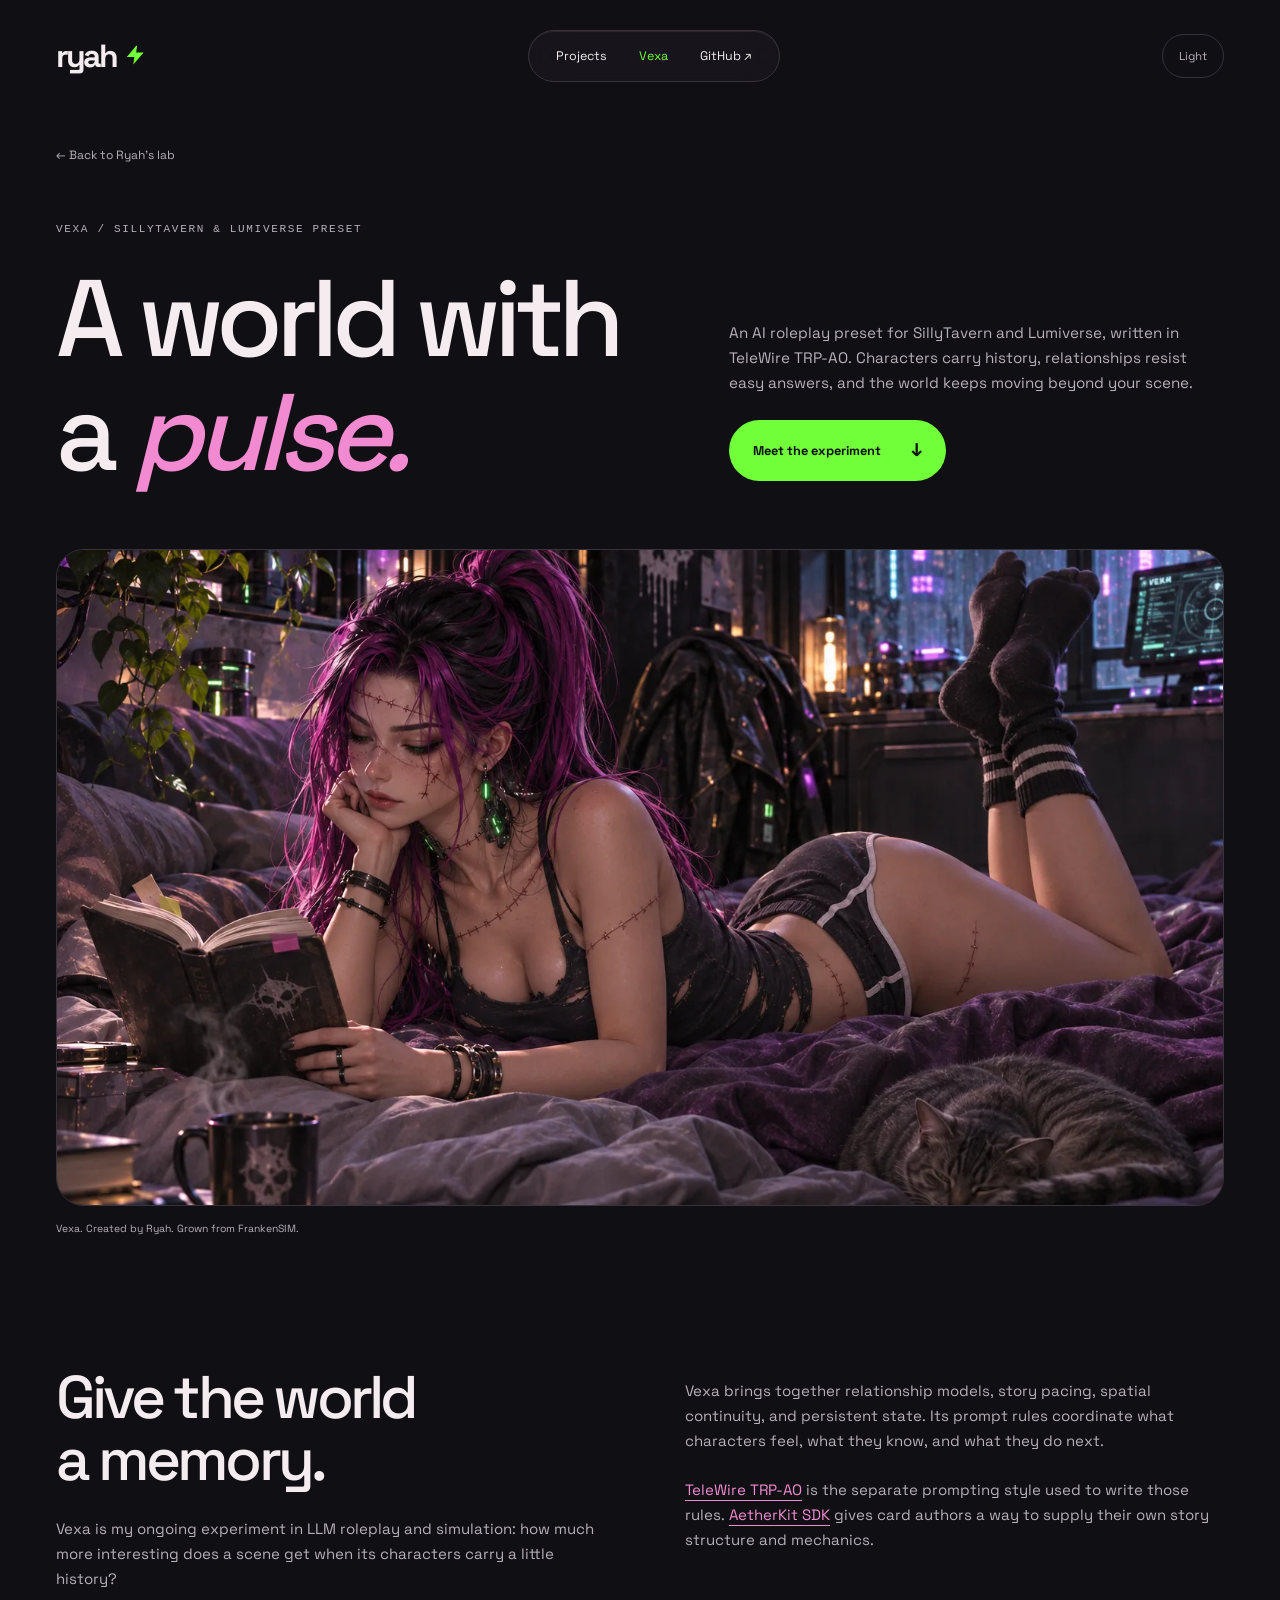
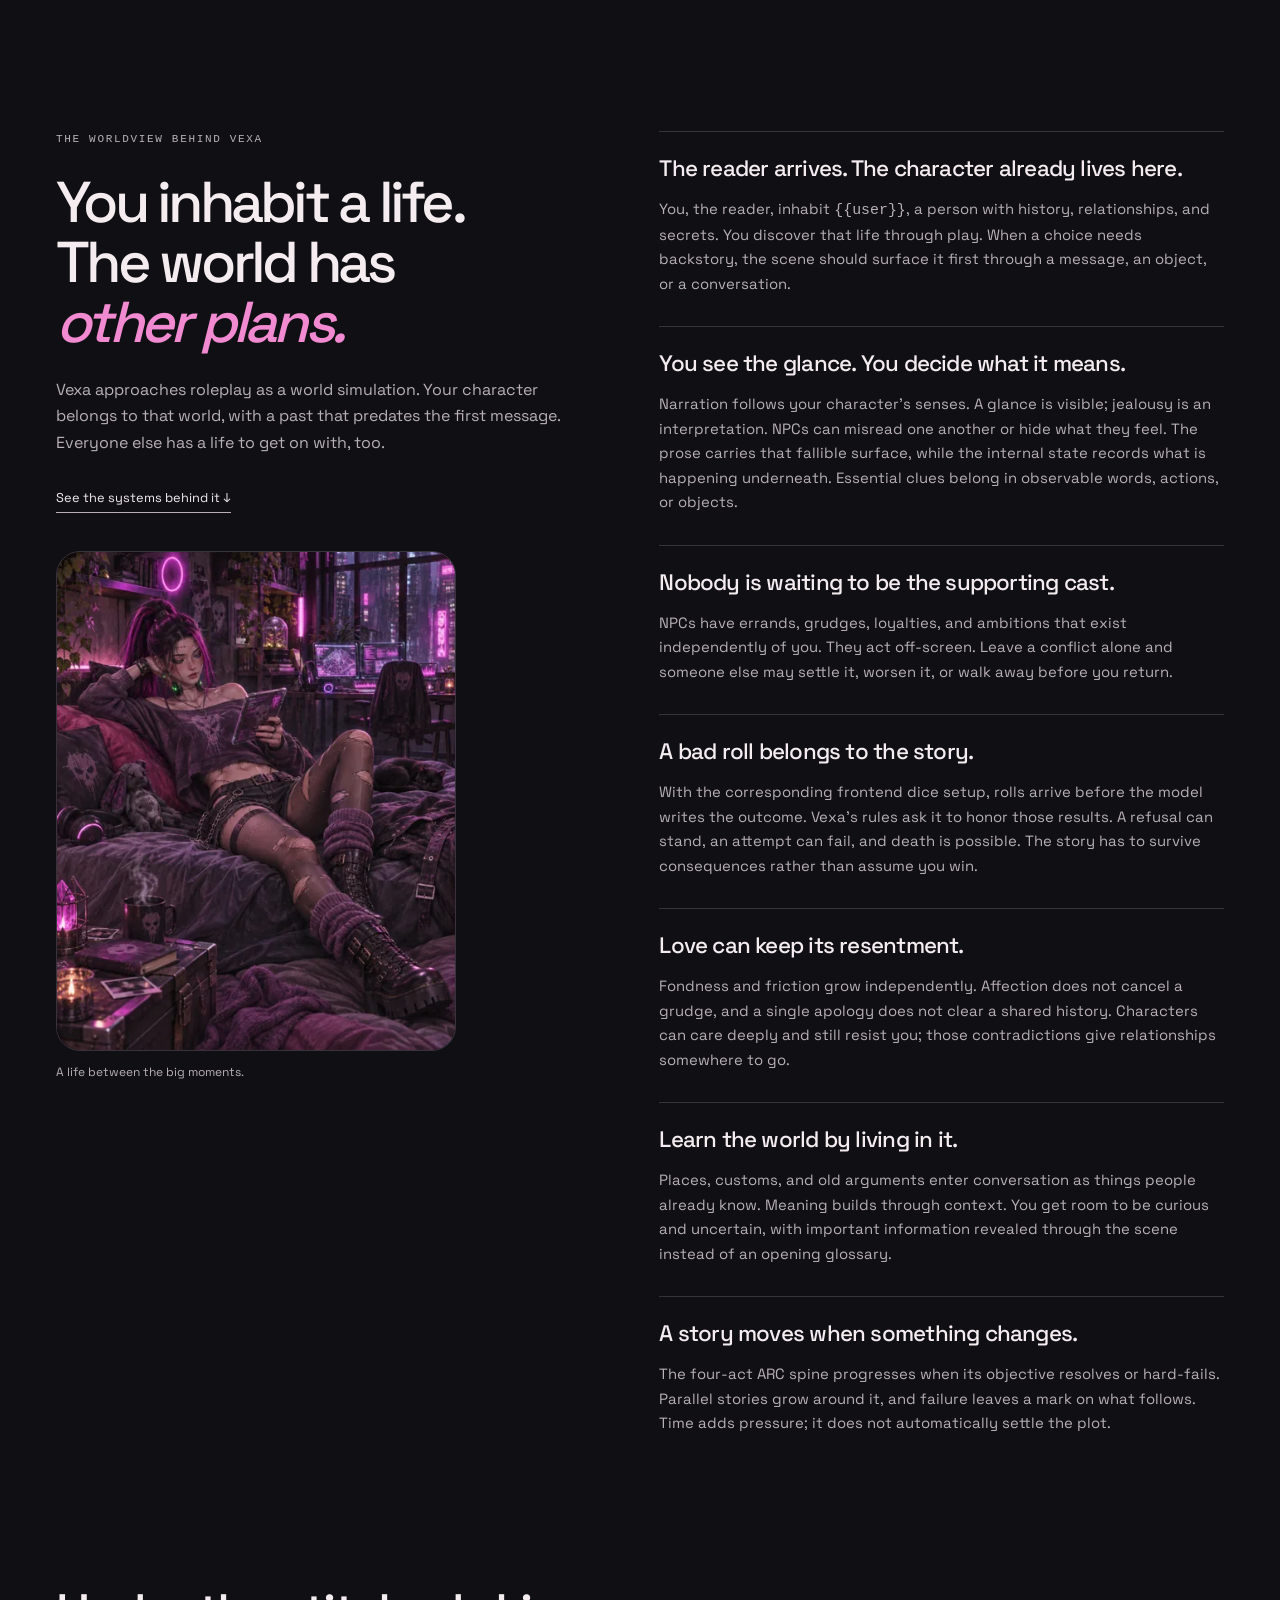
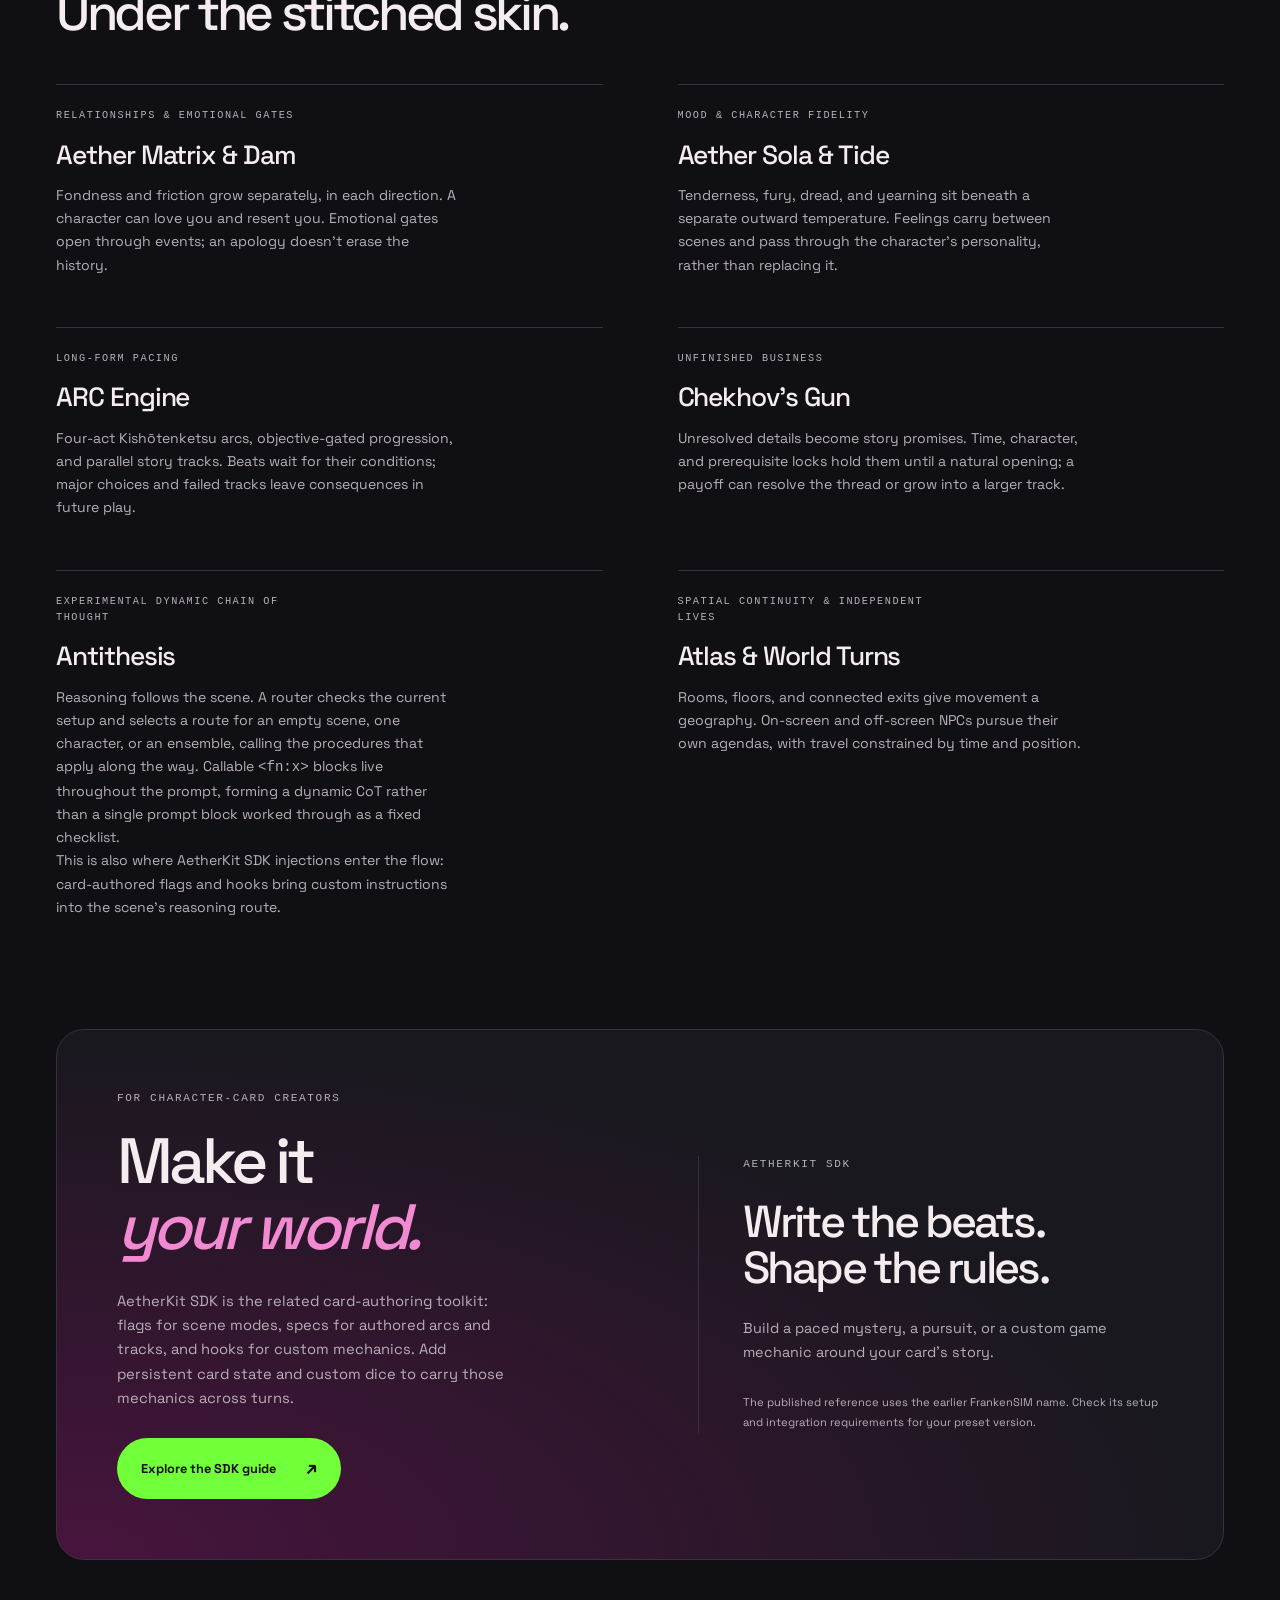
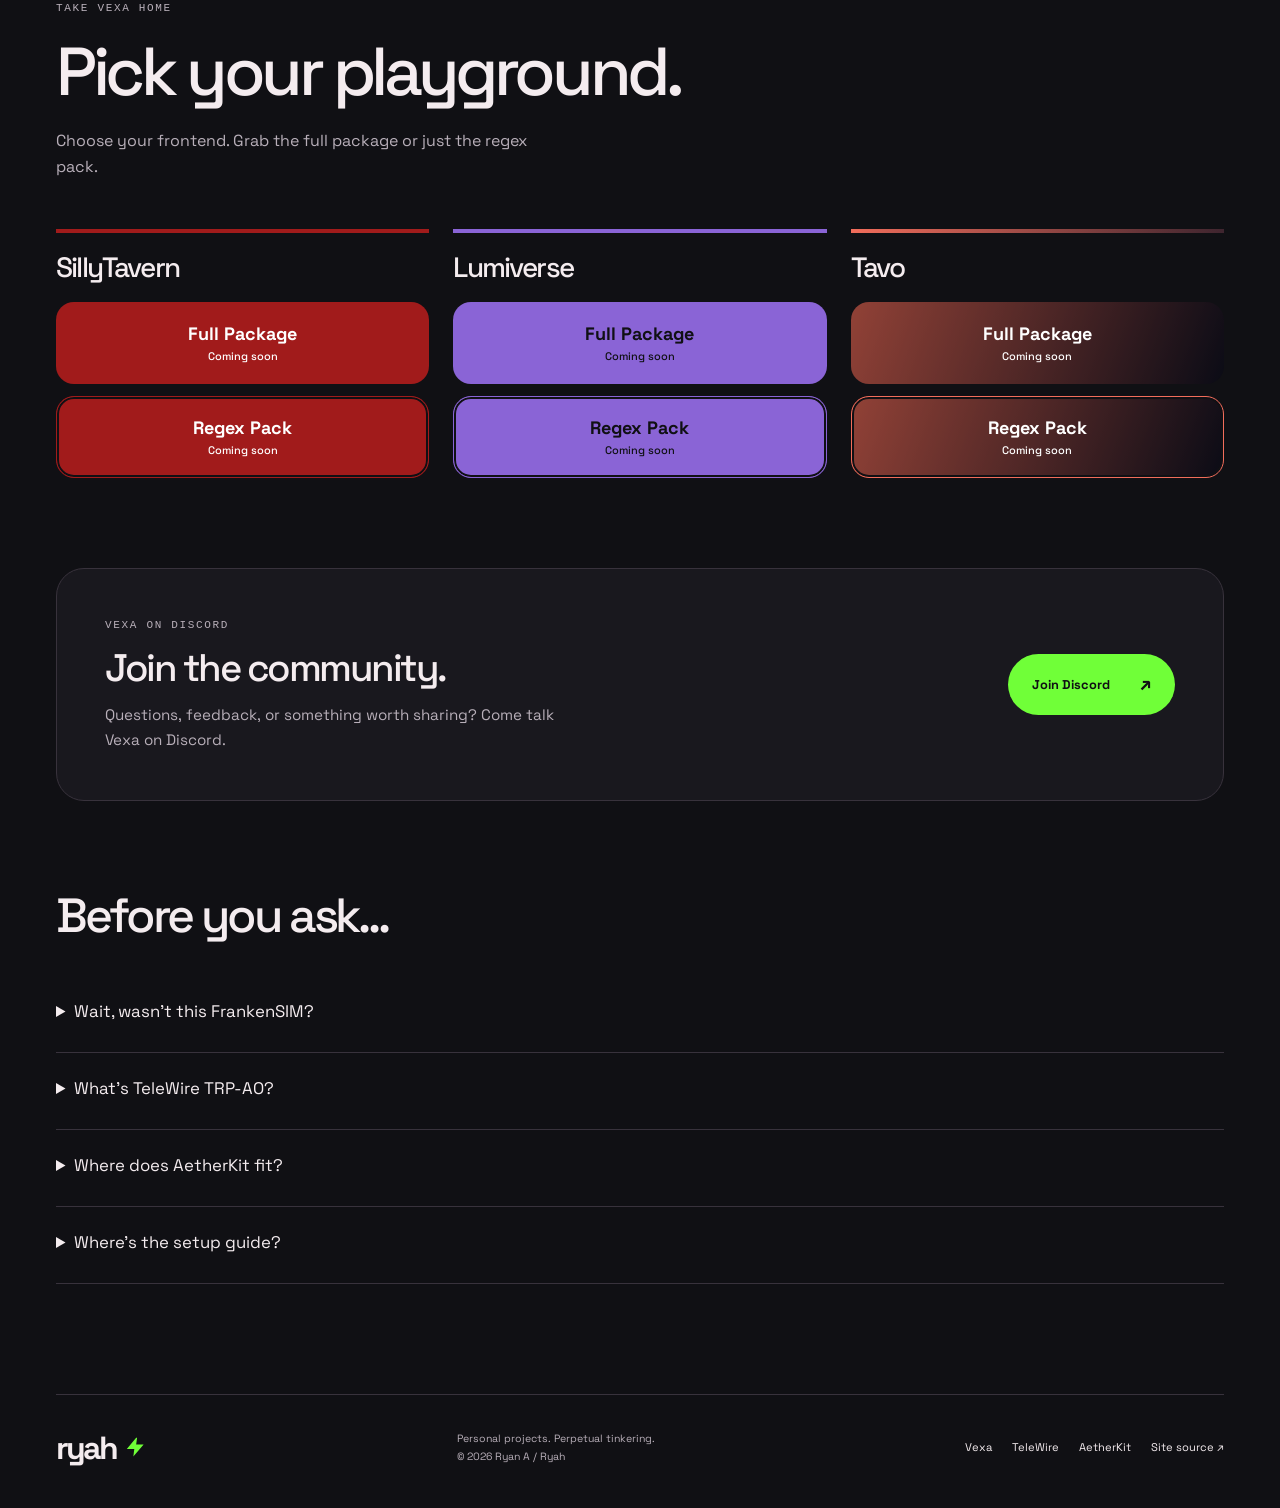
==== commit 33f115b7: "Add Discord community link to Vexa page" ====
--- a/vexa/index.html
+++ b/vexa/index.html
@@ -20,7 +20,7 @@
     />
     <link rel="canonical" href="https://ryah.github.io/vexa/" />
     <link rel="icon" href="../assets/favicon.svg" type="image/svg+xml" />
-    <link rel="stylesheet" href="../assets/site.css?v=downloads1" />
+    <link rel="stylesheet" href="../assets/site.css?v=community1" />
     <script src="../assets/theme.js?v=reanimated2"></script>
     <link
       rel="preload"
@@ -356,6 +356,18 @@
           </article>
         </div>
       </section>
+      <section class="vexa-community wrap" id="community" aria-labelledby="community-heading">
+        <div class="vexa-community-card">
+          <div>
+            <p class="eyebrow">Vexa on Discord</p>
+            <h2 id="community-heading">Join the community.</h2>
+            <p class="vexa-community-copy">Questions, feedback, or something worth sharing? Come talk Vexa on Discord.</p>
+          </div>
+          <a class="button" href="https://discord.gg/Me6GXEc5MR">
+            Join Discord <span aria-hidden="true">&#8599;</span>
+          </a>
+        </div>
+      </section>
       <script>
         // A filled href makes its button live; empty links never reload the page.
         document.querySelectorAll("[data-download]").forEach((link) => {
--- a/assets/site.css
+++ b/assets/site.css
@@ -25,6 +25,25 @@
   .download-button { border-radius: 12px; padding-inline: 3px; }
   .downloads-section { padding-block: 30px 55px; }
 }
+/* Vexa community invitation; follows the shared light/dark theme. */
+.vexa-community { padding-bottom: 90px; }
+.vexa-community-card {
+  display: flex;
+  align-items: center;
+  justify-content: space-between;
+  gap: 32px;
+  padding: clamp(24px, 4vw, 48px);
+  border: 1px solid var(--line);
+  border-radius: 28px;
+  background: var(--surface);
+}
+.vexa-community-card h2 { margin: 14px 0; font-size: clamp(1.8rem, 3vw, 3rem); }
+.vexa-community-copy { max-width: 48ch; color: var(--muted); font-size: .95rem; }
+.vexa-community-card .button { flex-shrink: 0; }
+@media (max-width: 760px) {
+  .vexa-community { padding-bottom: 55px; }
+  .vexa-community-card { flex-direction: column; align-items: stretch; gap: 24px; }
+}
 @font-face {
   font-family: Space Grotesk;
   src: url("fonts/space-grotesk.ttf") format("truetype");
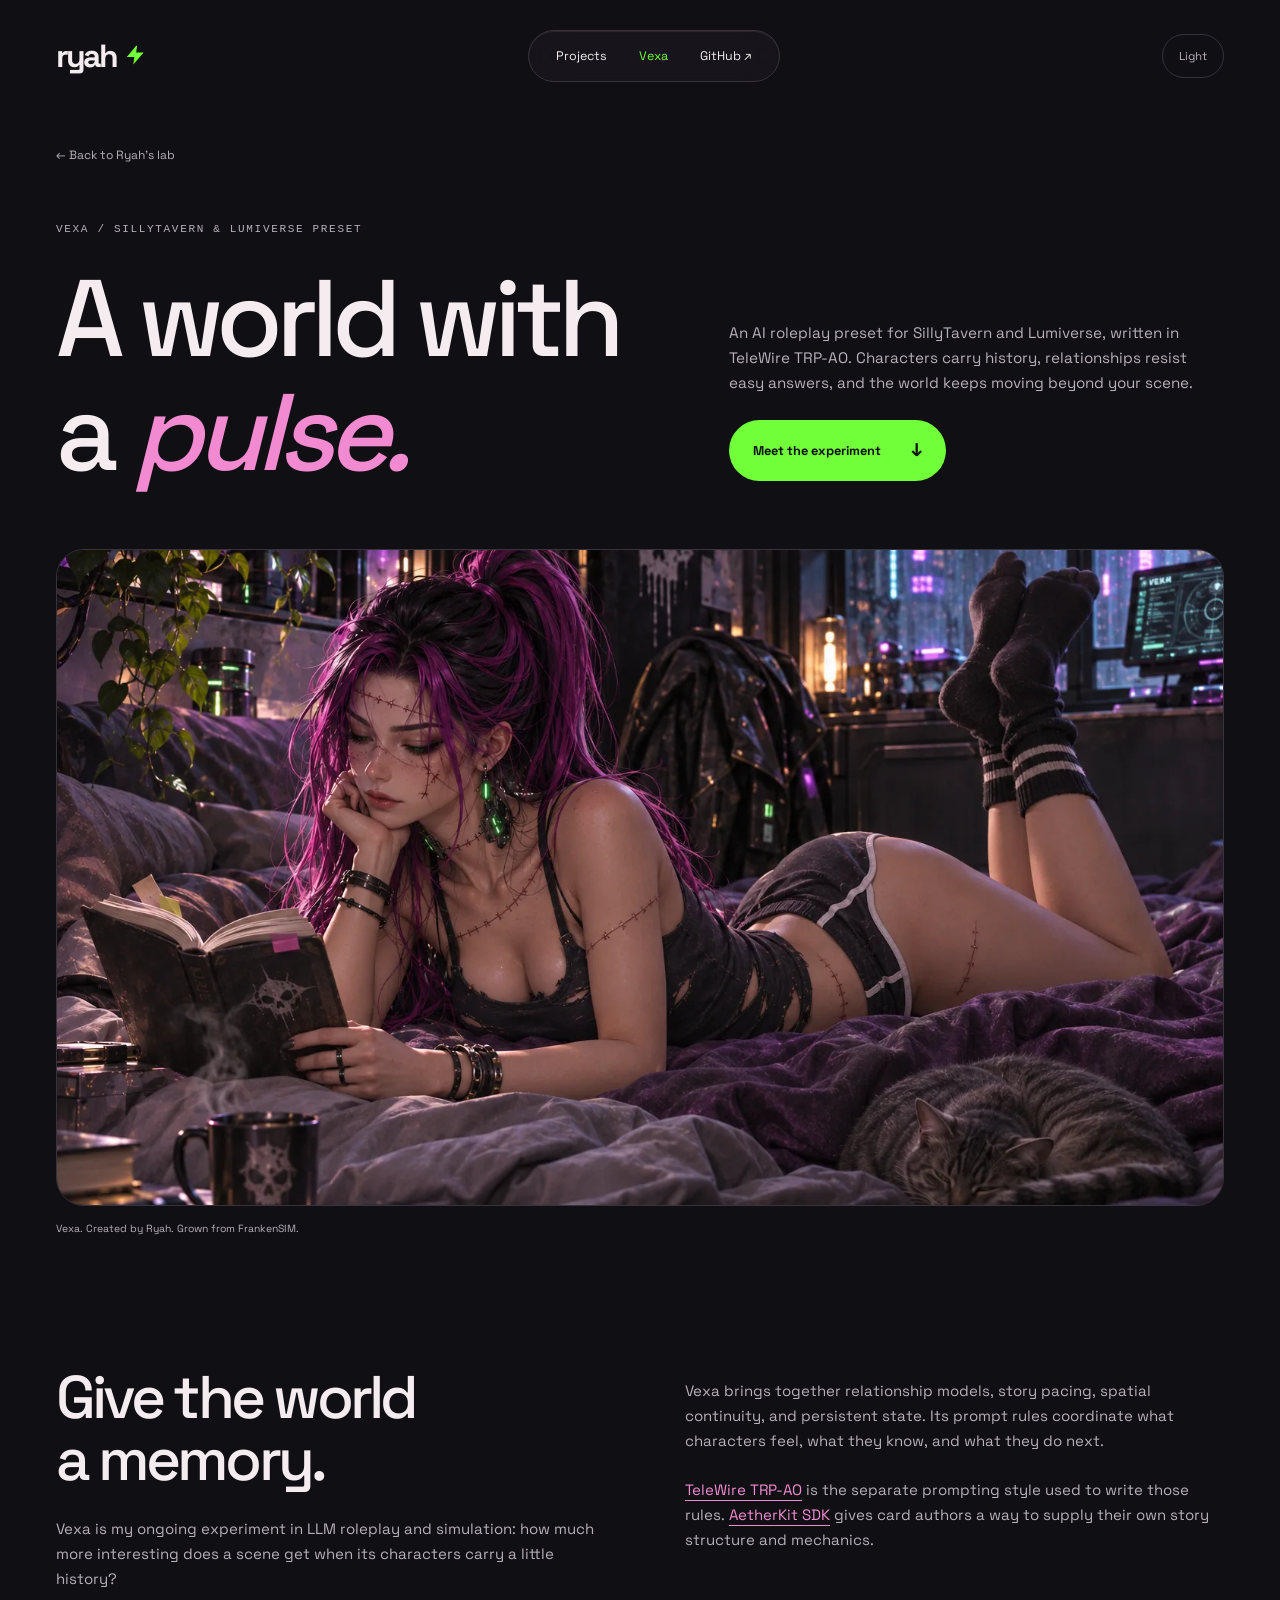
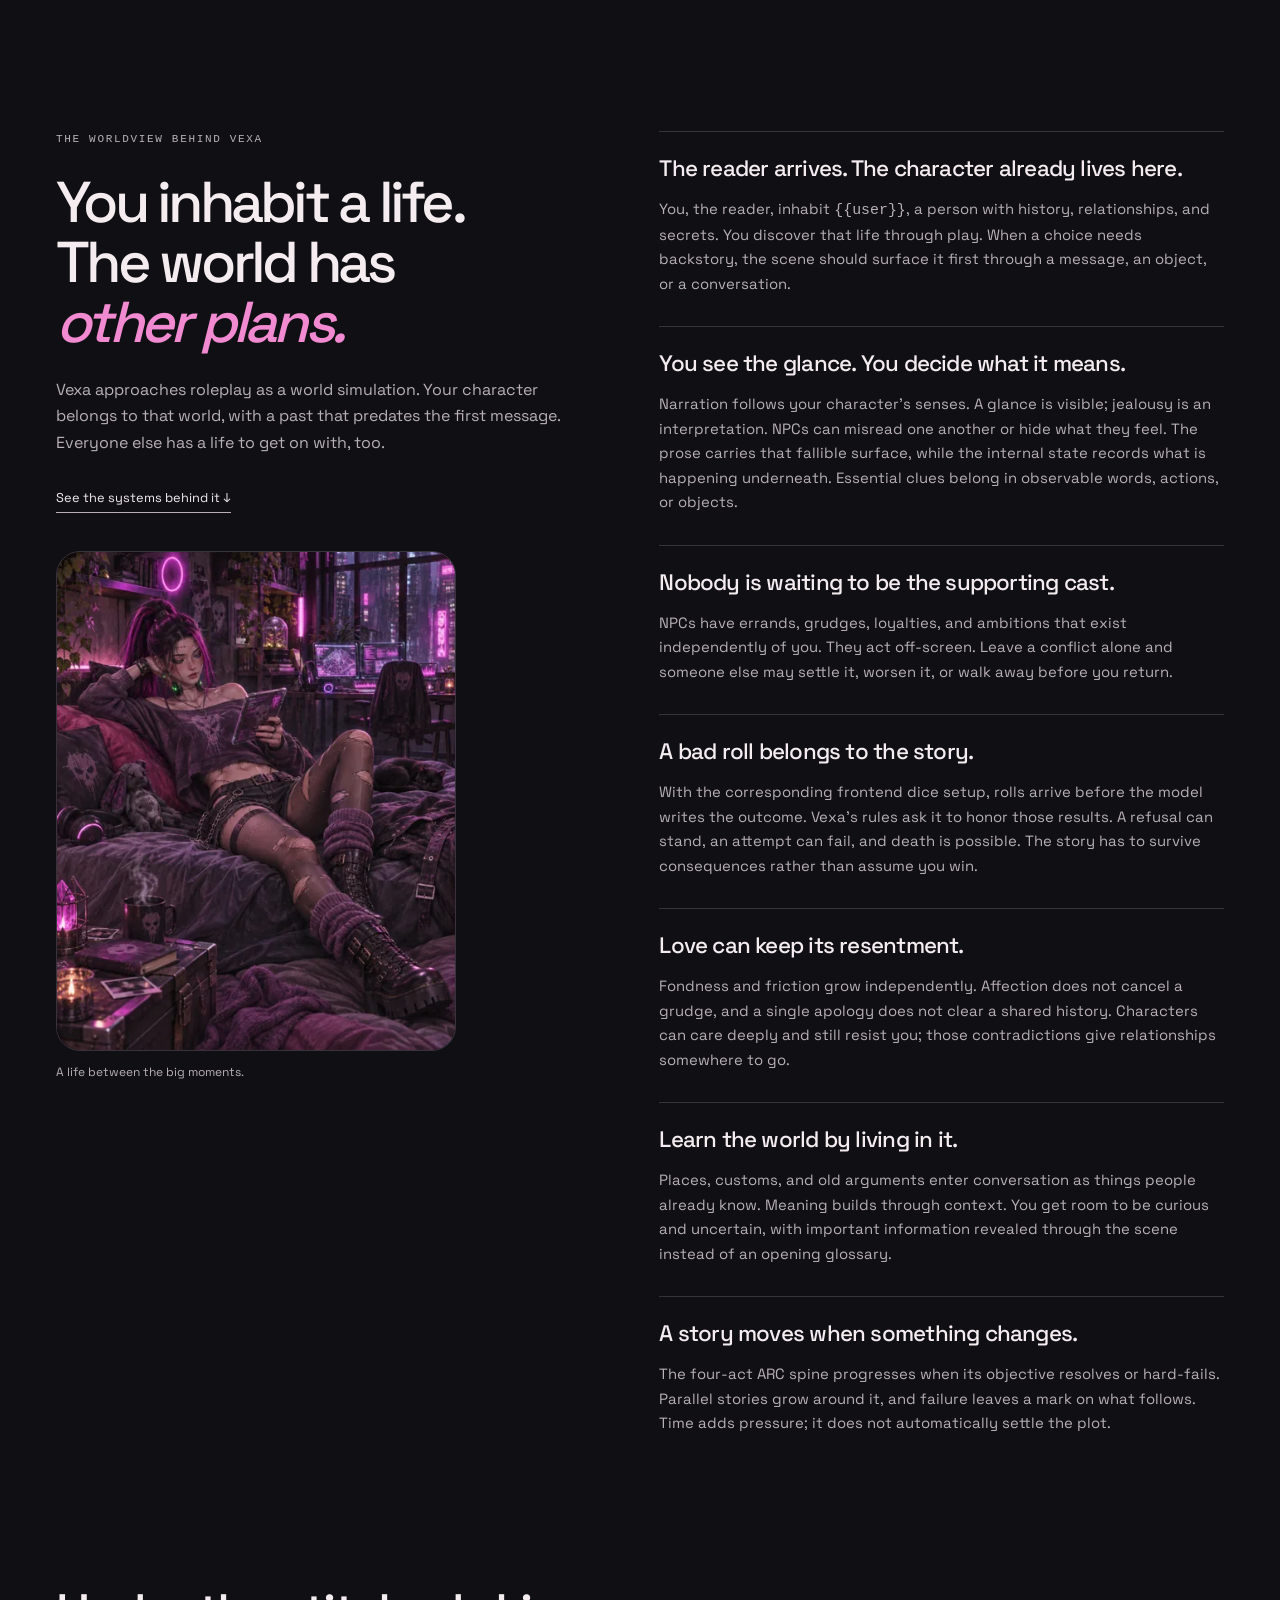
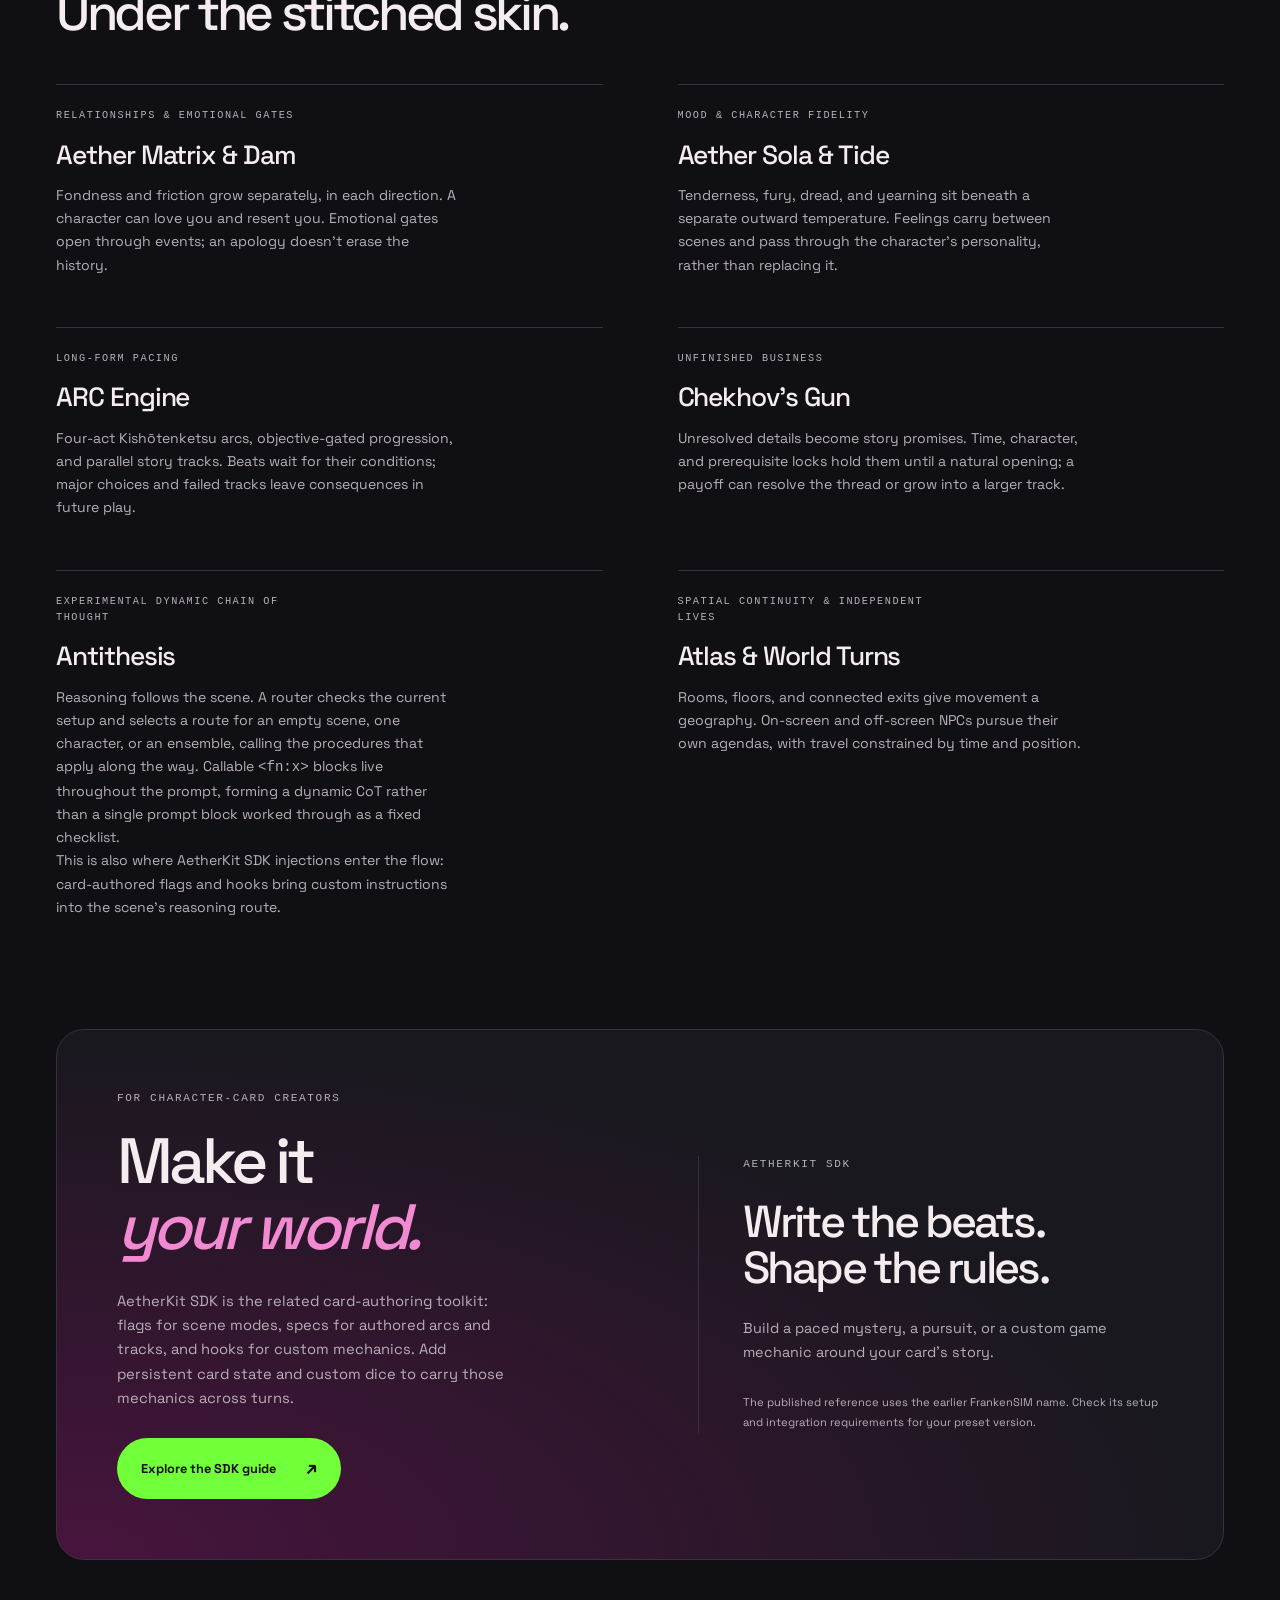
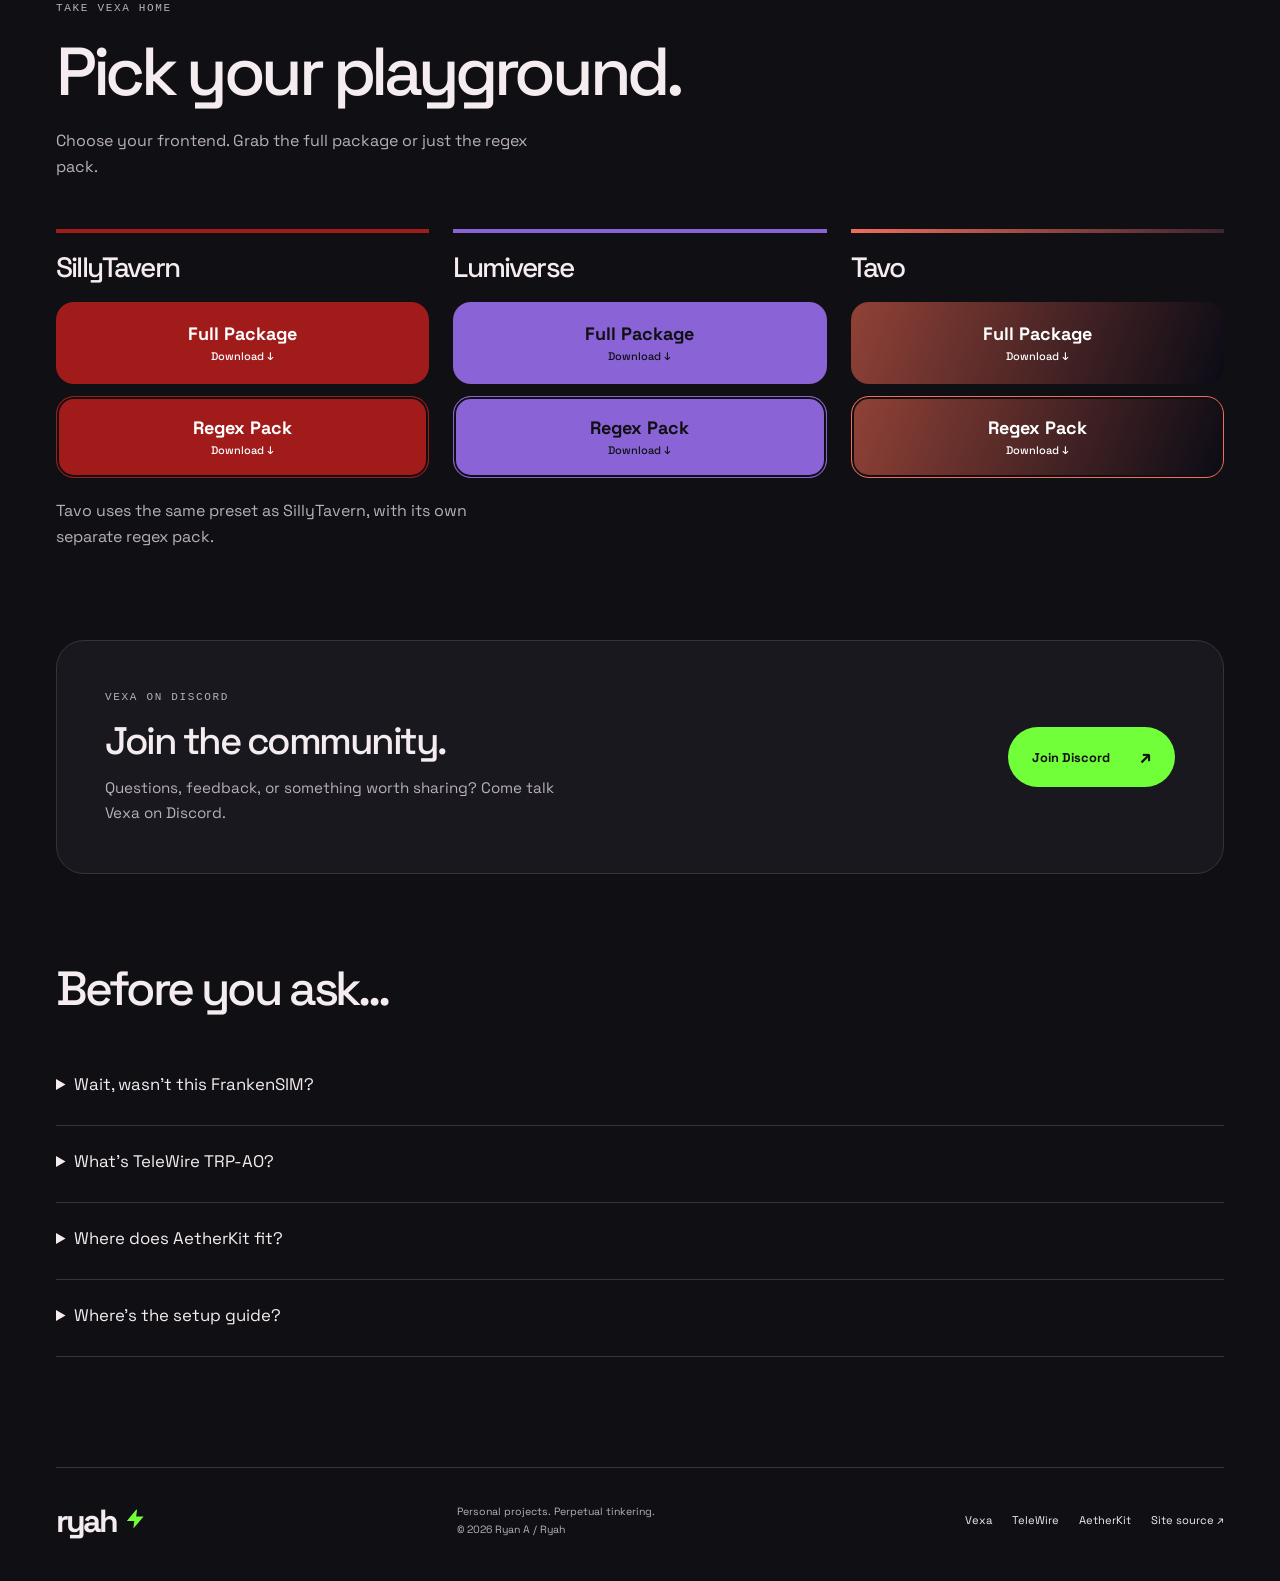
==== commit 456077c8: "Link Vexa v1 downloads for Lumiverse, SillyTavern and Tavo" ====
--- a/vexa/index.html
+++ b/vexa/index.html
@@ -325,7 +325,7 @@
           </div>
         </div>
       </section>
-      <!-- VEXA DOWNLOAD LINKS: edit the six href="" values below.
+      <!-- VEXA DOWNLOAD LINKS: edit the six download URLs below.
            Paste a direct file URL between the quotes. Leave empty for Coming soon.
            Example: href="https://example.com/Vexa-Full-Package.zip"
            No other edits or build step needed. -->
@@ -339,22 +339,23 @@
           <article class="download-platform download-platform--st" aria-labelledby="download-st">
             <h3 id="download-st">SillyTavern</h3>
             <!-- SILLYTAVERN: Full Package, then Regex Pack -->
-            <a class="download-button" data-download href="" aria-label="SillyTavern Full Package"><span>Full Package</span><small>Coming soon</small></a>
-            <a class="download-button download-button--regex" data-download href="" aria-label="SillyTavern Regex Pack"><span>Regex Pack</span><small>Coming soon</small></a>
+            <a class="download-button" data-download href="https://github.com/Ryah/ST-Freaky-D20-Preset/releases/download/VEXA-v1/ST.%2B.Tavo.Vexa.v1.0.json" aria-label="SillyTavern Full Package"><span>Full Package</span><small>Download &#8595;</small></a>
+            <a class="download-button download-button--regex" data-download href="https://github.com/Ryah/ST-Freaky-D20-Preset/releases/download/VEXA-v1/ST.Vexa.v1.0.-.Regex.json" aria-label="SillyTavern Regex Pack"><span>Regex Pack</span><small>Download &#8595;</small></a>
           </article>
           <article class="download-platform download-platform--lumi" aria-labelledby="download-lumi">
             <h3 id="download-lumi">Lumiverse</h3>
             <!-- LUMIVERSE: Full Package, then Regex Pack -->
-            <a class="download-button" data-download href="" aria-label="Lumiverse Full Package"><span>Full Package</span><small>Coming soon</small></a>
-            <a class="download-button download-button--regex" data-download href="" aria-label="Lumiverse Regex Pack"><span>Regex Pack</span><small>Coming soon</small></a>
+            <a class="download-button" data-download href="https://github.com/Ryah/ST-Freaky-D20-Preset/releases/download/VEXA-v1/Lumi.Vexa.v1.0.json" aria-label="Lumiverse Full Package"><span>Full Package</span><small>Download &#8595;</small></a>
+            <a class="download-button download-button--regex" data-download href="https://github.com/Ryah/ST-Freaky-D20-Preset/releases/download/VEXA-v1/Lumi.Vexa.v1.0.-.Regex.json" aria-label="Lumiverse Regex Pack"><span>Regex Pack</span><small>Download &#8595;</small></a>
           </article>
           <article class="download-platform download-platform--tavo" aria-labelledby="download-tavo">
             <h3 id="download-tavo">Tavo</h3>
             <!-- TAVO: Full Package, then Regex Pack -->
-            <a class="download-button" data-download href="" aria-label="Tavo Full Package"><span>Full Package</span><small>Coming soon</small></a>
-            <a class="download-button download-button--regex" data-download href="" aria-label="Tavo Regex Pack"><span>Regex Pack</span><small>Coming soon</small></a>
-          </article>
-        </div>
+            <a class="download-button" data-download href="https://github.com/Ryah/ST-Freaky-D20-Preset/releases/download/VEXA-v1/ST.%2B.Tavo.Vexa.v1.0.json" aria-label="Tavo Full Package"><span>Full Package</span><small>Download &#8595;</small></a>
+            <a class="download-button download-button--regex" data-download href="https://github.com/Ryah/ST-Freaky-D20-Preset/releases/download/VEXA-v1/Tavo.Vexa.v1.0.Regex.zip" aria-label="Tavo Regex Pack"><span>Regex Pack</span><small>Download &#8595;</small></a>
+          </article>
+        </div>
+        <p class="downloads-intro">Tavo uses the same preset as SillyTavern, with its own separate regex pack.</p>
       </section>
       <section class="vexa-community wrap" id="community" aria-labelledby="community-heading">
         <div class="vexa-community-card">
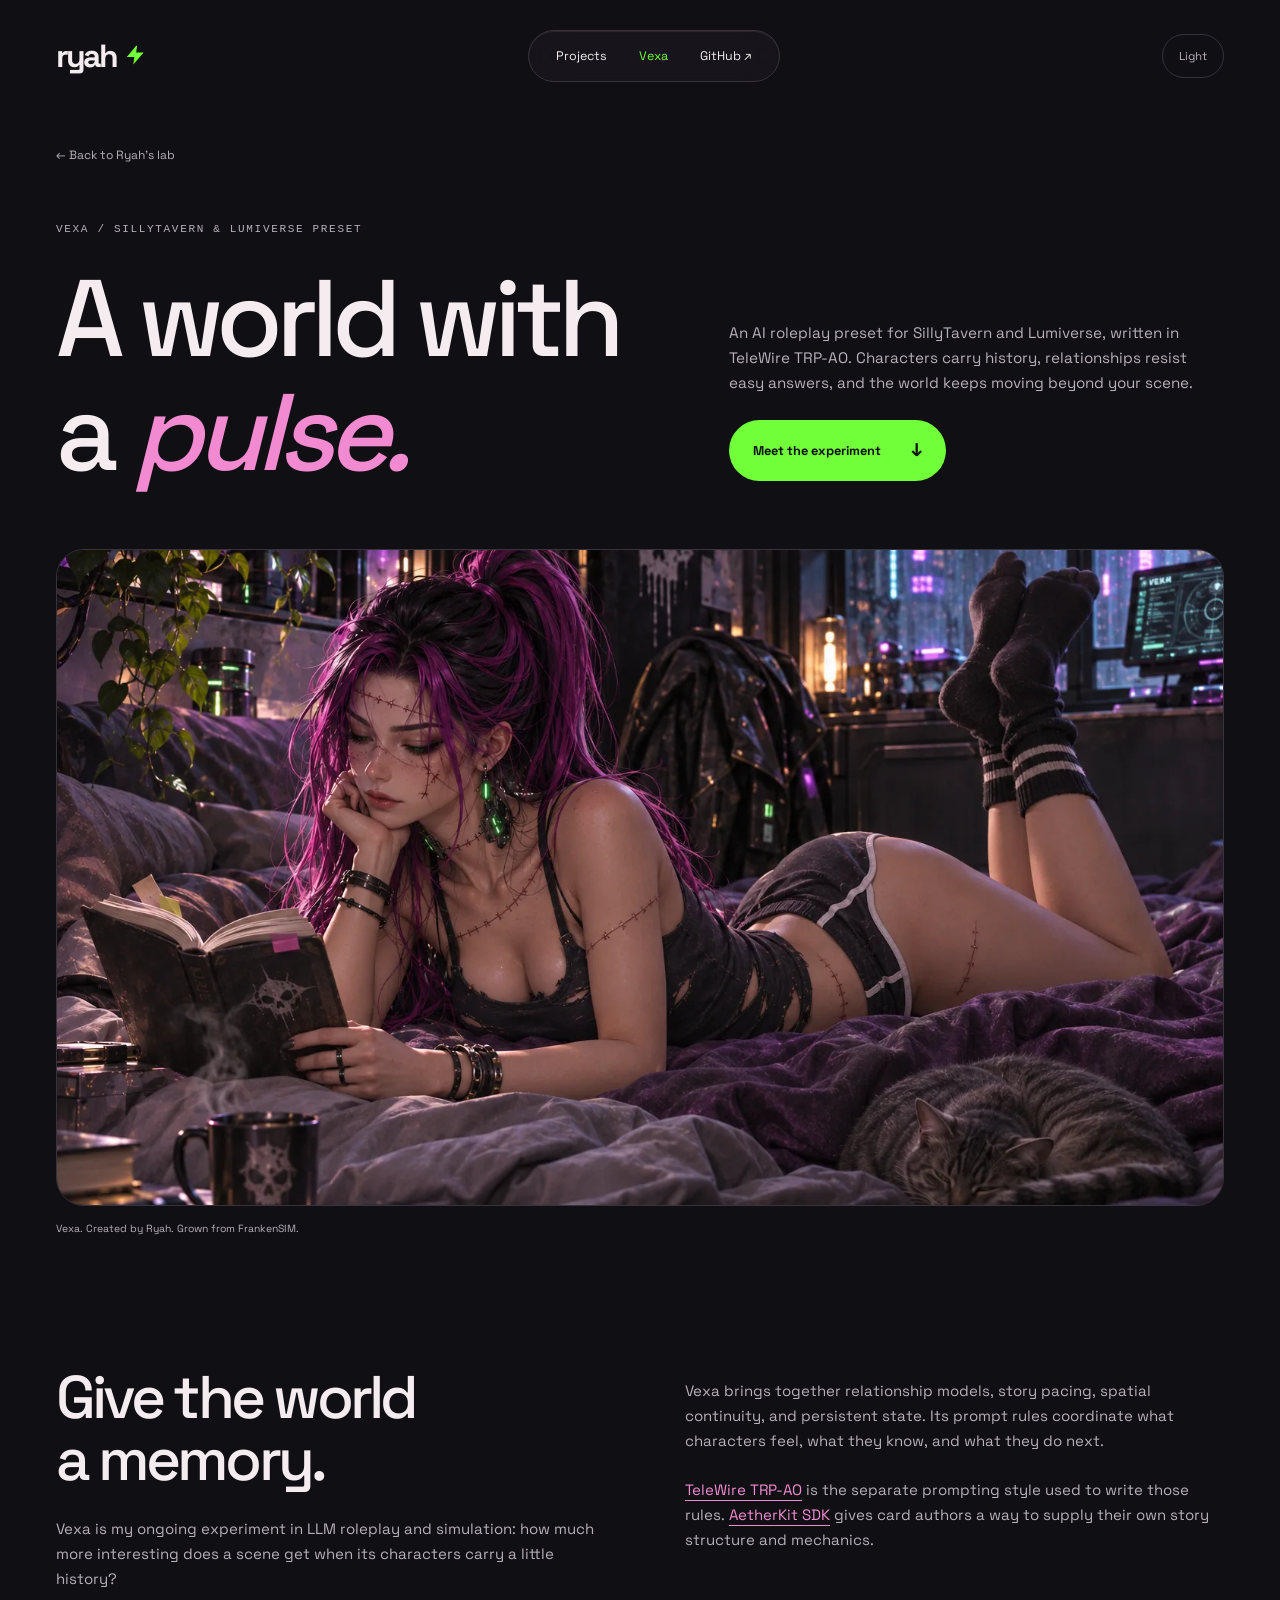
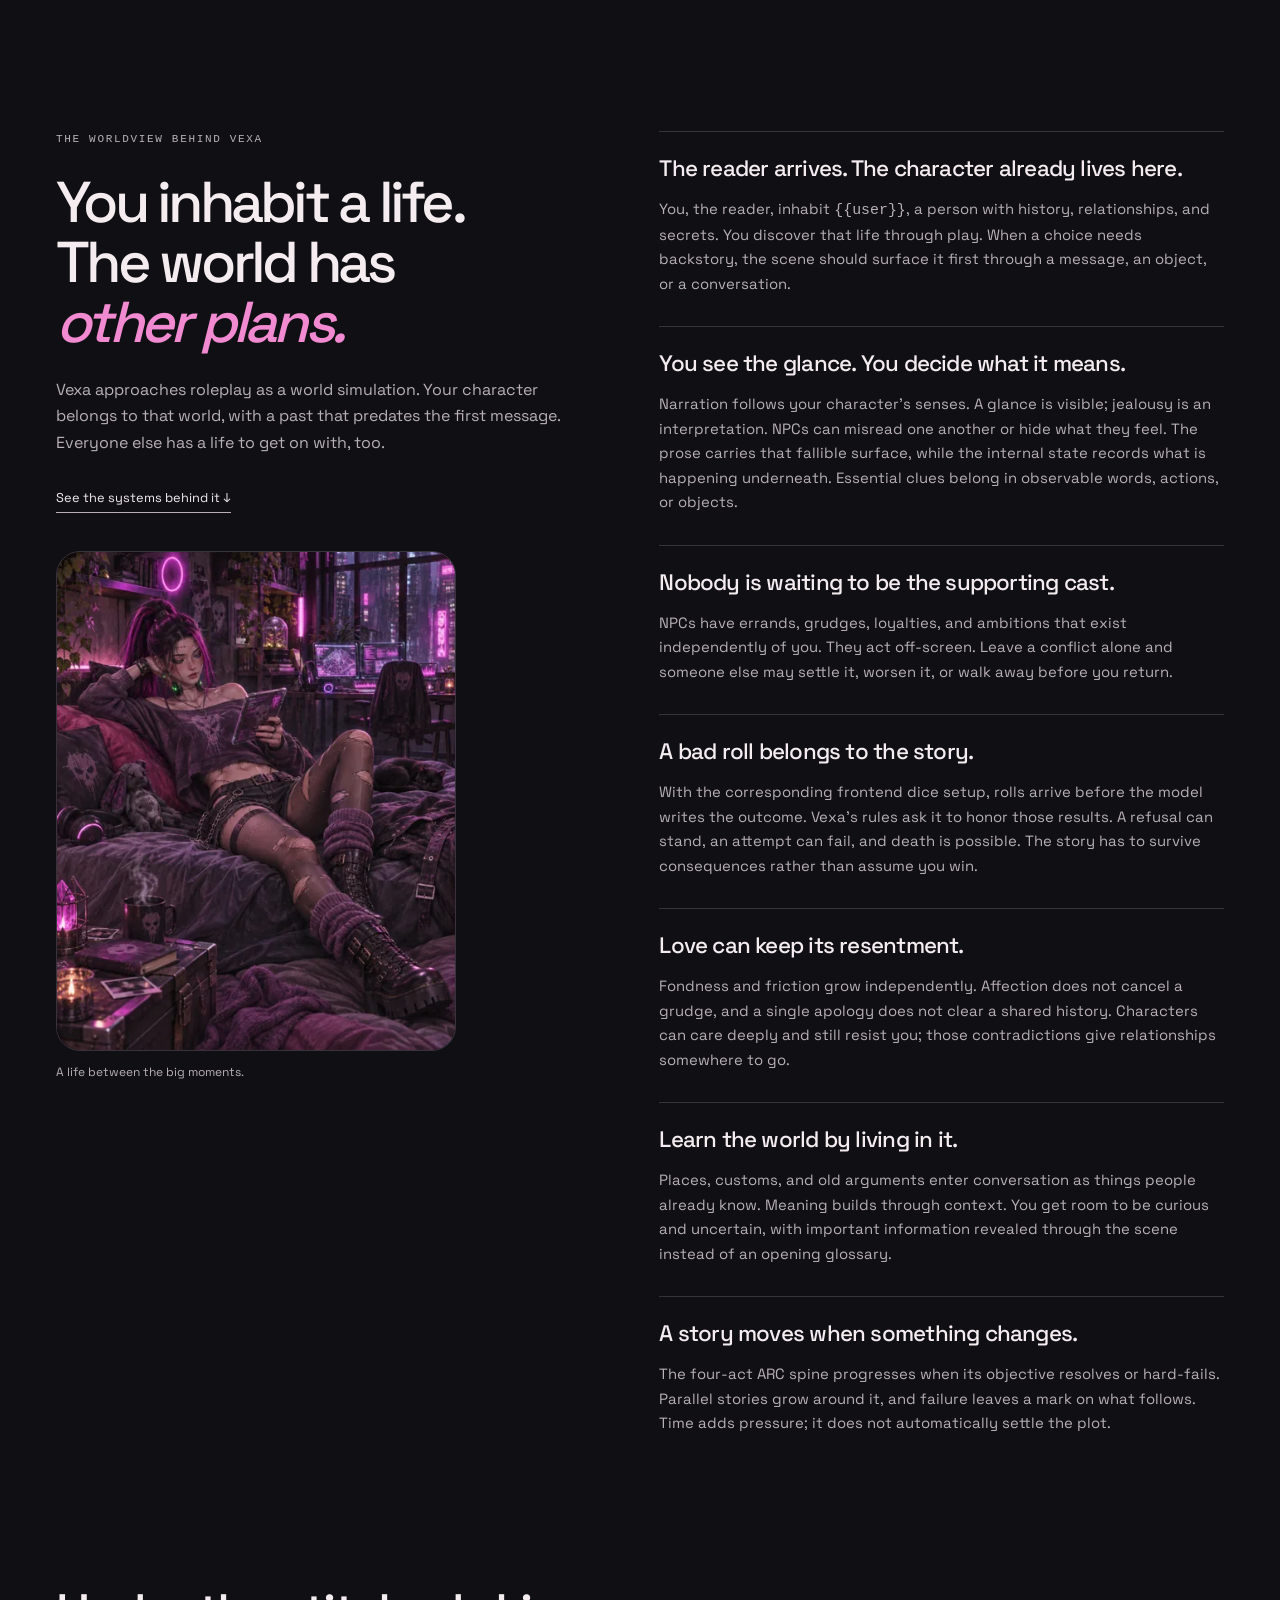
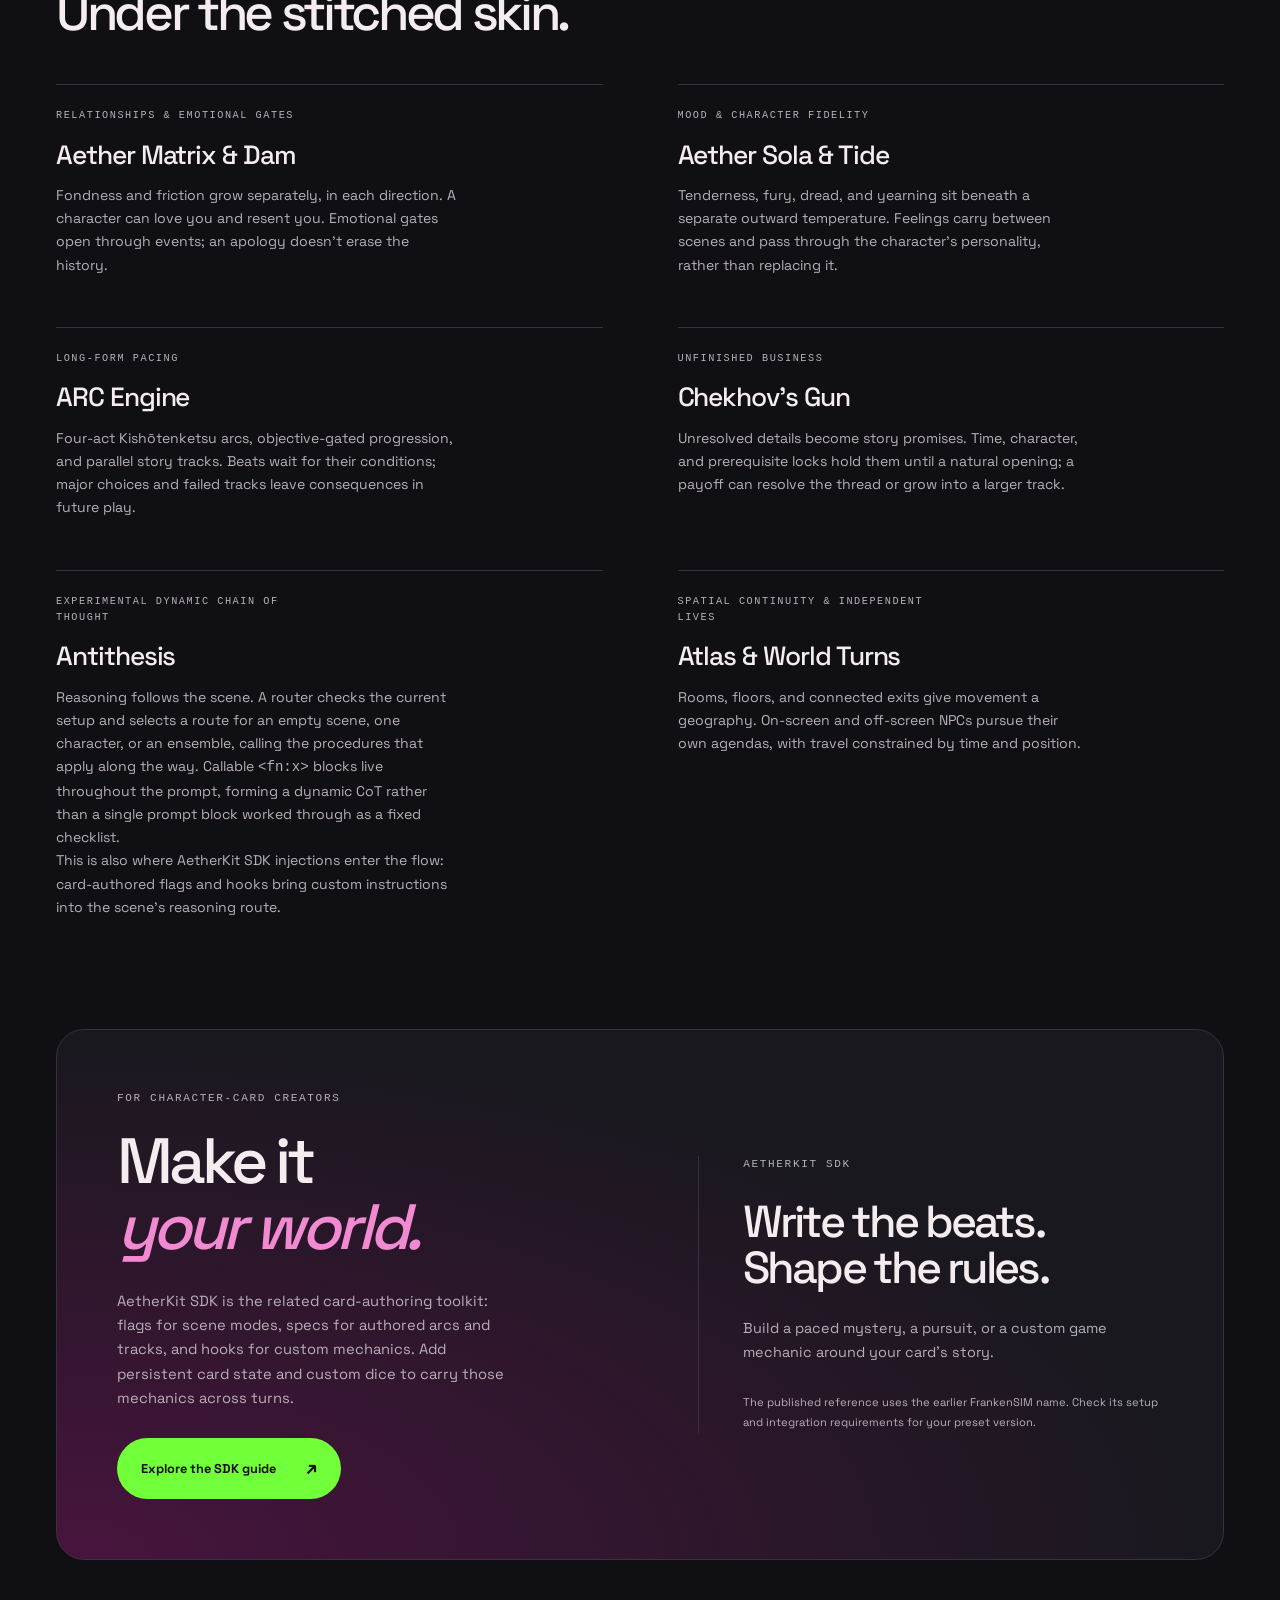
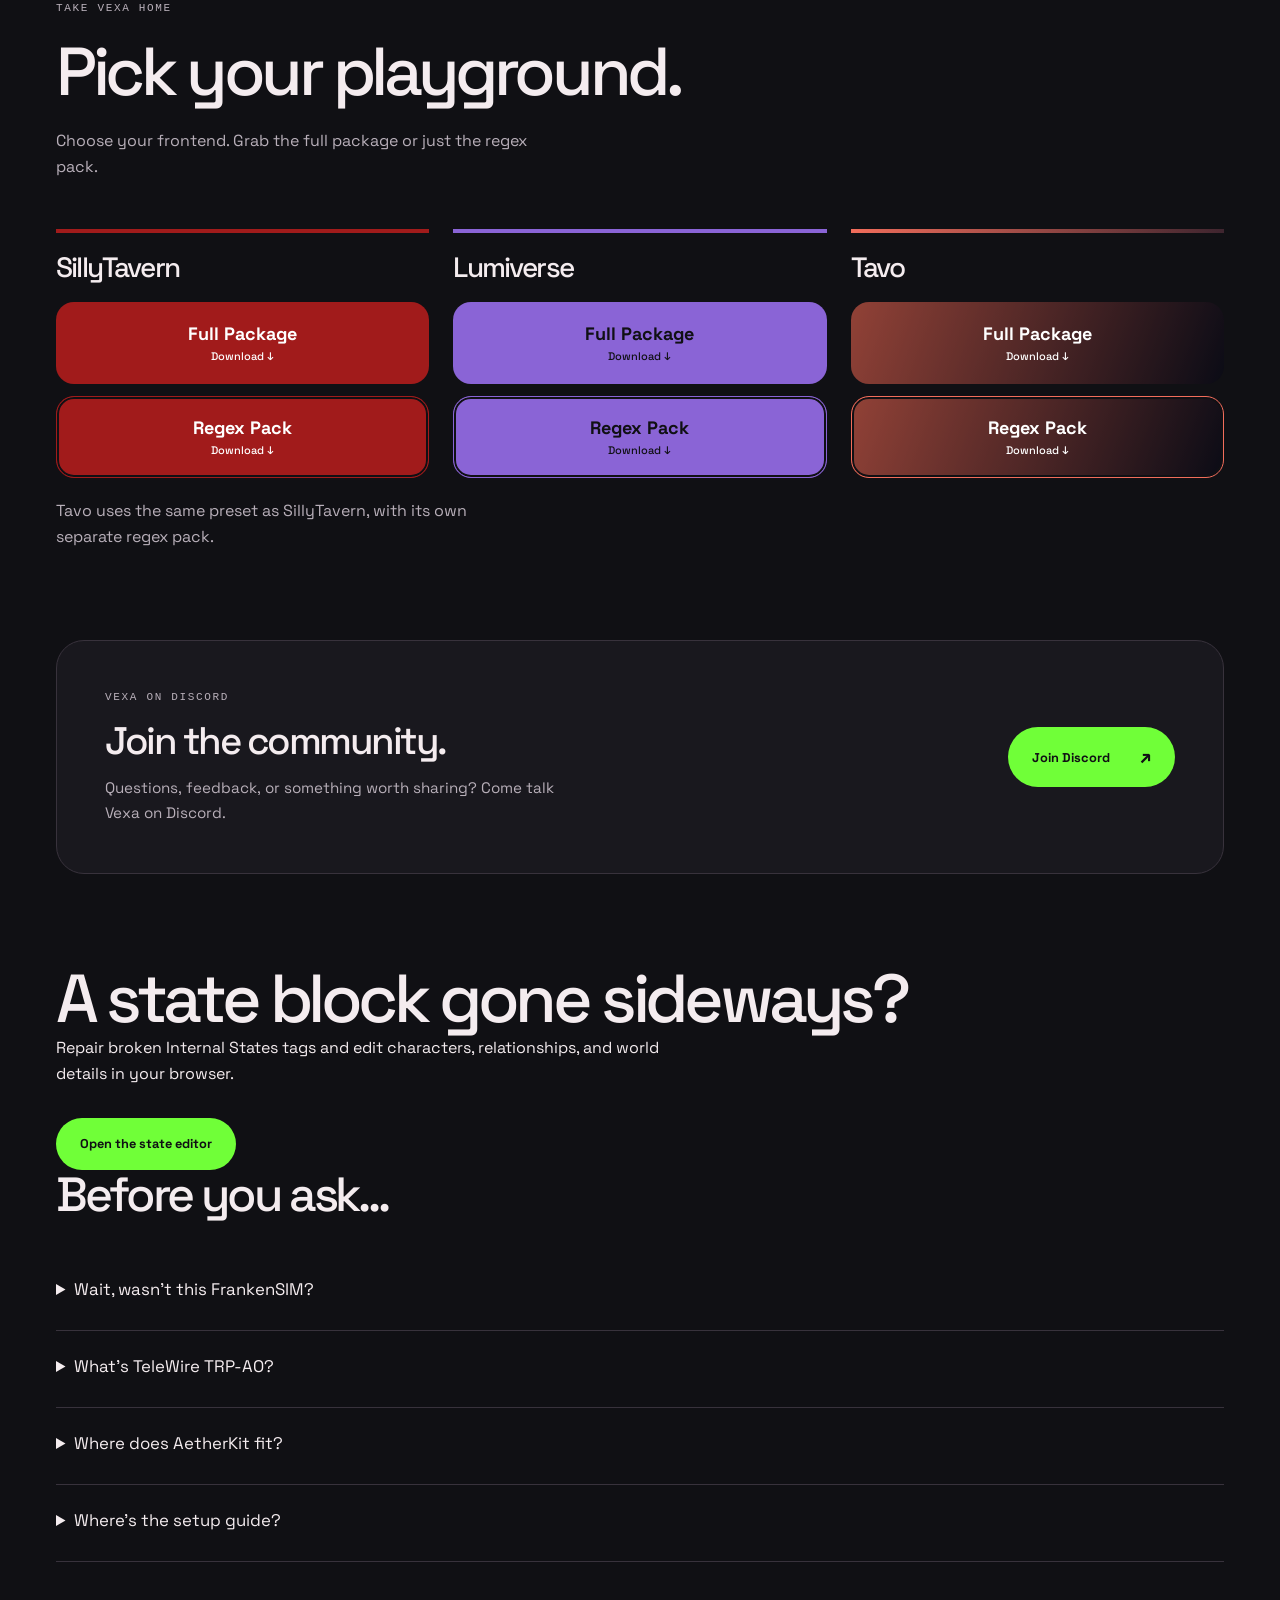
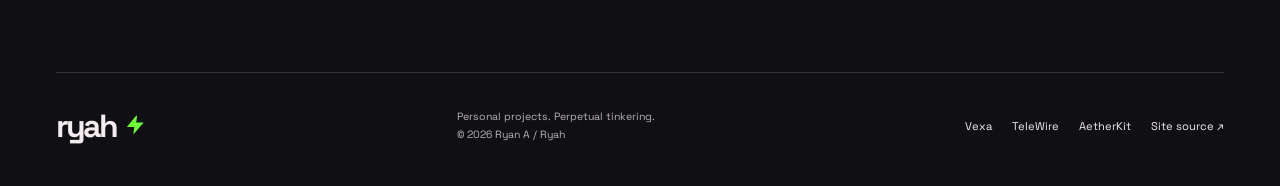
==== commit b8b23f56: "Add local-first Vexa Internal States repair and editor Assisted-by: Cindy (https://cindy.app)" ====
--- a/vexa/index.html
+++ b/vexa/index.html
@@ -20,7 +20,7 @@
     />
     <link rel="canonical" href="https://ryah.github.io/vexa/" />
     <link rel="icon" href="../assets/favicon.svg" type="image/svg+xml" />
-    <link rel="stylesheet" href="../assets/site.css?v=community1" />
+    <link rel="stylesheet" href="../assets/site.css?v=download-count1" />
     <script src="../assets/theme.js?v=reanimated2"></script>
     <link
       rel="preload"
@@ -29,6 +29,7 @@
       type="font/ttf"
       crossorigin
     />
+    <script src="../assets/download-count.js?v=2" defer></script>
   </head>
   <body class="vexa-page">
     <a class="skip" href="#main">Skip to content</a>
@@ -334,6 +335,7 @@
           <p class="eyebrow">Take Vexa home</p>
           <h2 id="get-heading">Pick your playground.</h2>
           <p class="downloads-intro">Choose your frontend. Grab the full package or just the regex pack.</p>
+          <p class="download-count" data-download-count aria-live="polite" hidden><strong data-download-total></strong> file downloads<span data-download-count-note></span></p>
         </div>
         <div class="download-grid">
           <article class="download-platform download-platform--st" aria-labelledby="download-st">
@@ -382,6 +384,11 @@
           }
         });
       </script>
+      <section class="wrap" aria-labelledby="states-tool-heading">
+        <h2 id="states-tool-heading">A state block gone sideways?</h2>
+        <p>Repair broken Internal States tags and edit characters, relationships, and world details in your browser.</p>
+        <div class="actions"><a class="button" href="states/">Open the state editor</a></div>
+      </section>
       <section
         data-reveal
         class="faq-section wrap"
--- a/assets/site.css
+++ b/assets/site.css
@@ -5,6 +5,8 @@
 /* Homepage downloads: keep all three frontends on one line. */
 .downloads-section { padding-block: 40px 90px; }
 .downloads-intro { max-width: 48ch; margin-top: 20px; color: var(--muted); }
+.download-count { margin-top: 18px; color: var(--muted); font-size: .85rem; }
+.download-count strong { color: var(--ink); font-size: 1.25rem; font-variant-numeric: tabular-nums; }
 .download-grid { display: grid; grid-template-columns: repeat(3, minmax(0, 1fr)); gap: 24px; }
 .download-platform { --platform: #a11b1b; min-width: 0; border-top: 4px solid var(--platform); padding-top: 20px; }
 .download-platform--lumi { --platform: #8a64d6; }
